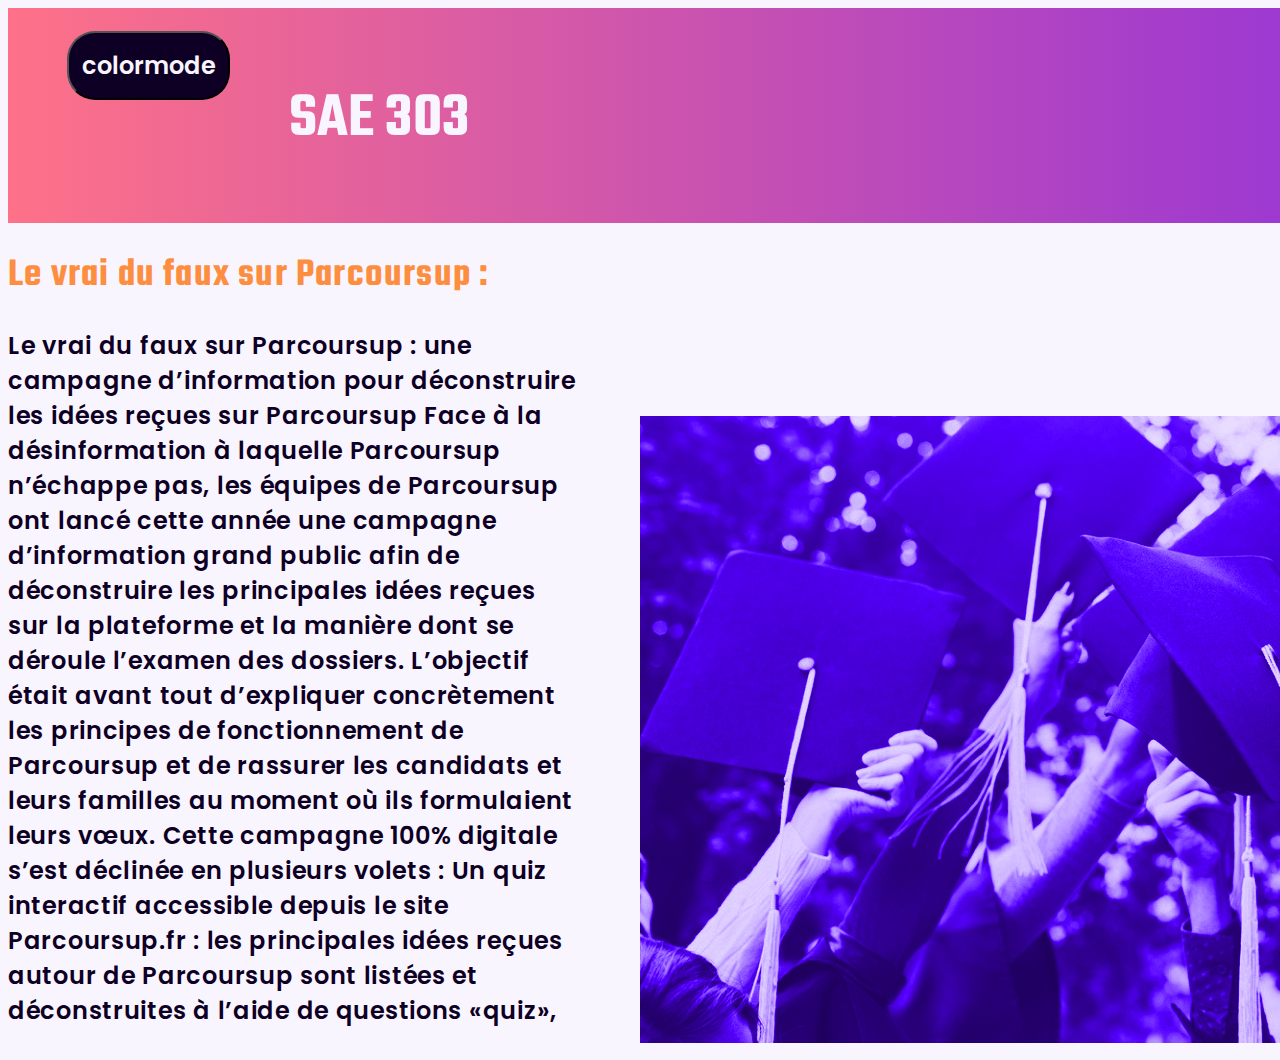
==== index.html @ a9405d70 "push" ====
<!DOCTYPE html>
<html lang="en">
  <head>
    <meta charset="UTF-8" />
    <meta name="viewport" content="width=device-width, initial-scale=1.0" />
    <link rel="stylesheet" href="style.css" />
    <title>SAE_303</title>
  </head>
  <body>
    <header>
      <button id="mode">colormode</button>
      <h1>SAE 303</h1>
      <div id="menu"></div>
    </header>
    <h2>Le vrai du faux sur Parcoursup :</h2>
    <container class="section_1">
      <p>
        Le vrai du faux sur Parcoursup : une campagne d’information pour
        déconstruire les idées reçues sur Parcoursup Face à la désinformation à
        laquelle Parcoursup n’échappe pas, les équipes de Parcoursup ont lancé
        cette année une campagne d’information grand public afin de déconstruire
        les principales idées reçues sur la plateforme et la manière dont se
        déroule l’examen des dossiers. L’objectif était avant tout d’expliquer
        concrètement les principes de fonctionnement de Parcoursup et de
        rassurer les candidats et leurs familles au moment où ils formulaient
        leurs vœux. Cette campagne 100% digitale s’est déclinée en plusieurs
        volets : Un quiz interactif accessible depuis le site Parcoursup.fr :
        les principales idées reçues autour de Parcoursup sont listées et
        déconstruites à l’aide de questions «quiz»,
      </p>
      <div class="round">
        <img class="img1" src="./img/ecole-esp.jpg" alt="jsp" />
      </div>
    </container>

    <script src="script.js"></script>
  </body>
</html>
---- style.css ----
@import url("https://fonts.googleapis.com/css2?family=Josefin+Sans&family=Karla:wght@800&family=Poppins:ital,wght@0,100;0,200;0,300;0,400;0,500;0,600;0,700;0,800;0,900;1,100;1,200;1,300;1,400;1,500;1,600;1,700;1,800;1,900&family=Raleway:wght@600&display=swap");
@import url("https://fonts.googleapis.com/css2?family=Teko:wght@300;400;500;600;700&display=swap");

:root {
  --text: #0e0024;
  --background: #f9f5ff;
  --primary: #6317fd;
  --secondary: #fe7188;
  --accent: #fd8e3f;
  --gradient_h: linear-gradient(270deg, #6317fd 0%, #fe7188 100%);

  --text_n: #e9dbff;
  --background_n: #04000a;
  --primary_n: #4f02e8;
  --secondary_n: #8e0118;
  --accent_n: #c05102;
}

html {
  scroll-behavior: smooth;
  font-family: "Poppins Sans", sans-serif;
  background-color: var(--background);
}

header {
  display: flex;
  width: 1920px;
  padding: 23px 59px;
  flex-direction: row;
  align-items: flex-start;
  gap: 10px;
  background-image: var(--gradient_h);
}

header h1 {
  width: 278px;
  height: 83px;
  color: var(--background);
  text-align: center;
  font-family: "Teko", sans-serif;
  font-size: 64px;
  font-style: normal;
  font-weight: 600;
  line-height: normal;
}

header button {
  display: flex;
  padding: 15px 13px;
  justify-content: center;
  align-items: center;
  gap: 10px;
  border-radius: 28px;
  background: var(--text);
  color: var(--background);

  text-align: center;
  font-family: Poppins;
  font-size: 24px;
  font-style: normal;
  font-weight: 600;
  line-height: normal;
}

.section_1 {
  display: inline-flex;
  align-items: flex-end;
  gap: 5%;
  color: var(--text);
  font-family: Poppins;
  font-size: 24px;
  font-style: normal;
  font-weight: 600;
  line-height: normal;
  letter-spacing: 0.72px;
  width: 100%;
  margin: 0;
}

h2 {
  color: #fd8e3f;
  font-family: Teko;
  font-size: 40px;
  font-style: normal;
  font-weight: 600;
  line-height: normal;
  letter-spacing: 1.2px;
  margin: 0;
  margin-top: 24px;
}

.img_1 {
  width: fit-content;
}

.round {
  width: 50%;
  height: 100%;
  border-radius: 74px;
}
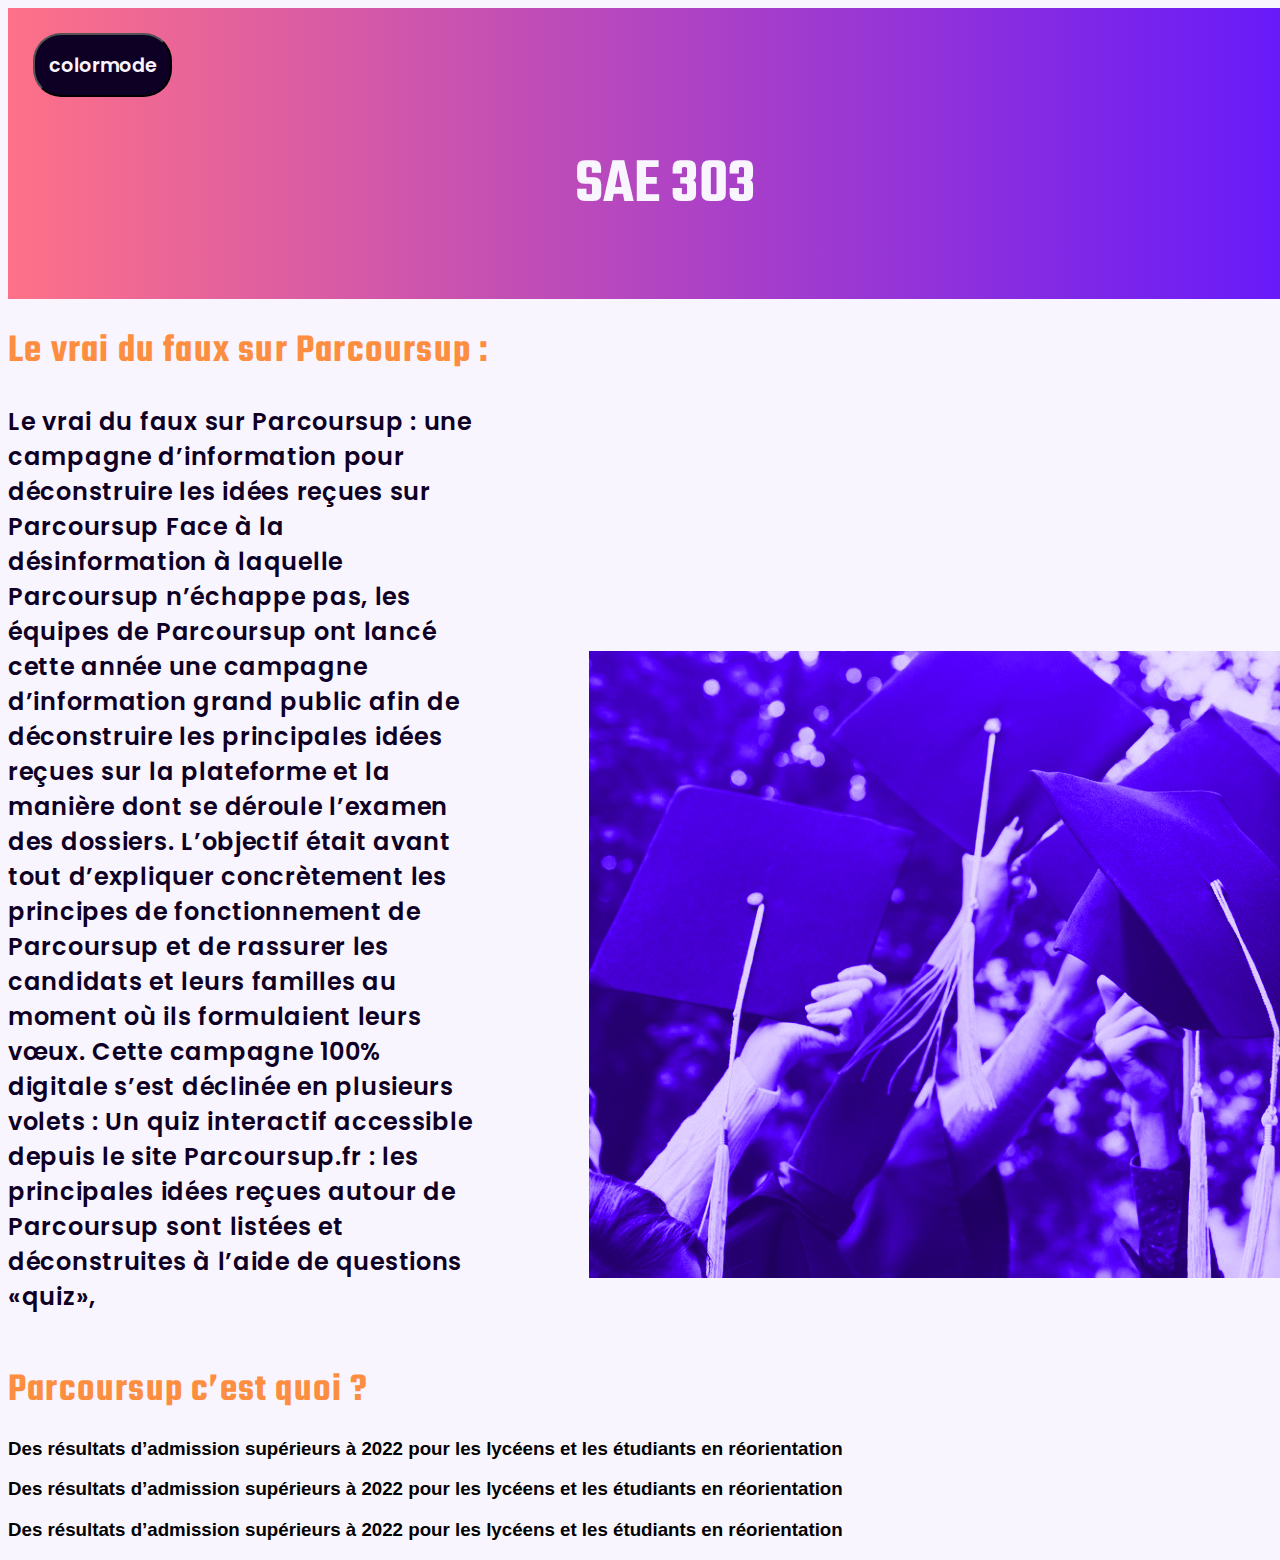
==== commit d2a2a574: "debutpage" ====
--- a/index.html
+++ b/index.html
@@ -33,6 +33,31 @@
       </div>
     </container>
 
+    <container class="section_2">
+      <h2>Parcoursup c’est quoi ?</h2>
+      <div class="pres">
+        <ellipse class="ellipse"></ellipse>
+        <h3>
+          Des résultats d’admission supérieurs à 2022 pour les lycéens et les
+          étudiants en réorientation
+        </h3>
+      </div>
+      <div class="pres">
+        <ellipse class="ellipse"></ellipse>
+        <h3>
+          Des résultats d’admission supérieurs à 2022 pour les lycéens et les
+          étudiants en réorientation
+        </h3>
+      </div>
+      <div class="pres">
+        <ellipse class="ellipse"></ellipse>
+        <h3>
+          Des résultats d’admission supérieurs à 2022 pour les lycéens et les
+          étudiants en réorientation
+        </h3>
+      </div>
+    </container>
+
     <script src="script.js"></script>
   </body>
 </html>
--- a/style.css
+++ b/style.css
@@ -8,6 +8,7 @@
   --secondary: #fe7188;
   --accent: #fd8e3f;
   --gradient_h: linear-gradient(270deg, #6317fd 0%, #fe7188 100%);
+  --gradient_v: linear-gradient(180deg, #fe7188 0%, #6317fd 100%);
 
   --text_n: #e9dbff;
   --background_n: #04000a;
@@ -23,22 +24,22 @@
 }
 
 header {
-  display: flex;
-  width: 1920px;
-  padding: 23px 59px;
+  display: inline-flexbox;
+  position: relative;
+  width: 100%;
+  padding: 2% 2%;
   flex-direction: row;
   align-items: flex-start;
-  gap: 10px;
   background-image: var(--gradient_h);
 }
 
 header h1 {
-  width: 278px;
-  height: 83px;
+  width: 100%;
+  height: 100%;
   color: var(--background);
   text-align: center;
   font-family: "Teko", sans-serif;
-  font-size: 64px;
+  font-size: 4em;
   font-style: normal;
   font-weight: 600;
   line-height: normal;
@@ -46,17 +47,16 @@
 
 header button {
   display: flex;
-  padding: 15px 13px;
+  padding: 0.8em 0.7em;
   justify-content: center;
   align-items: center;
-  gap: 10px;
   border-radius: 28px;
   background: var(--text);
   color: var(--background);
 
   text-align: center;
   font-family: Poppins;
-  font-size: 24px;
+  font-size: 1.2em;
   font-style: normal;
   font-weight: 600;
   line-height: normal;
@@ -90,11 +90,21 @@
 }
 
 .img_1 {
-  width: fit-content;
+  width: 100%;
+  height: 100%;
+  object-fit: cover;
 }
 
 .round {
   width: 50%;
   height: 100%;
   border-radius: 74px;
+  margin: 4%;
 }
+
+.section_2 {
+  width: 1982px;
+  height: 778px;
+  flex-shrink: 0;
+  background-image: var(--gradient_v);
+}
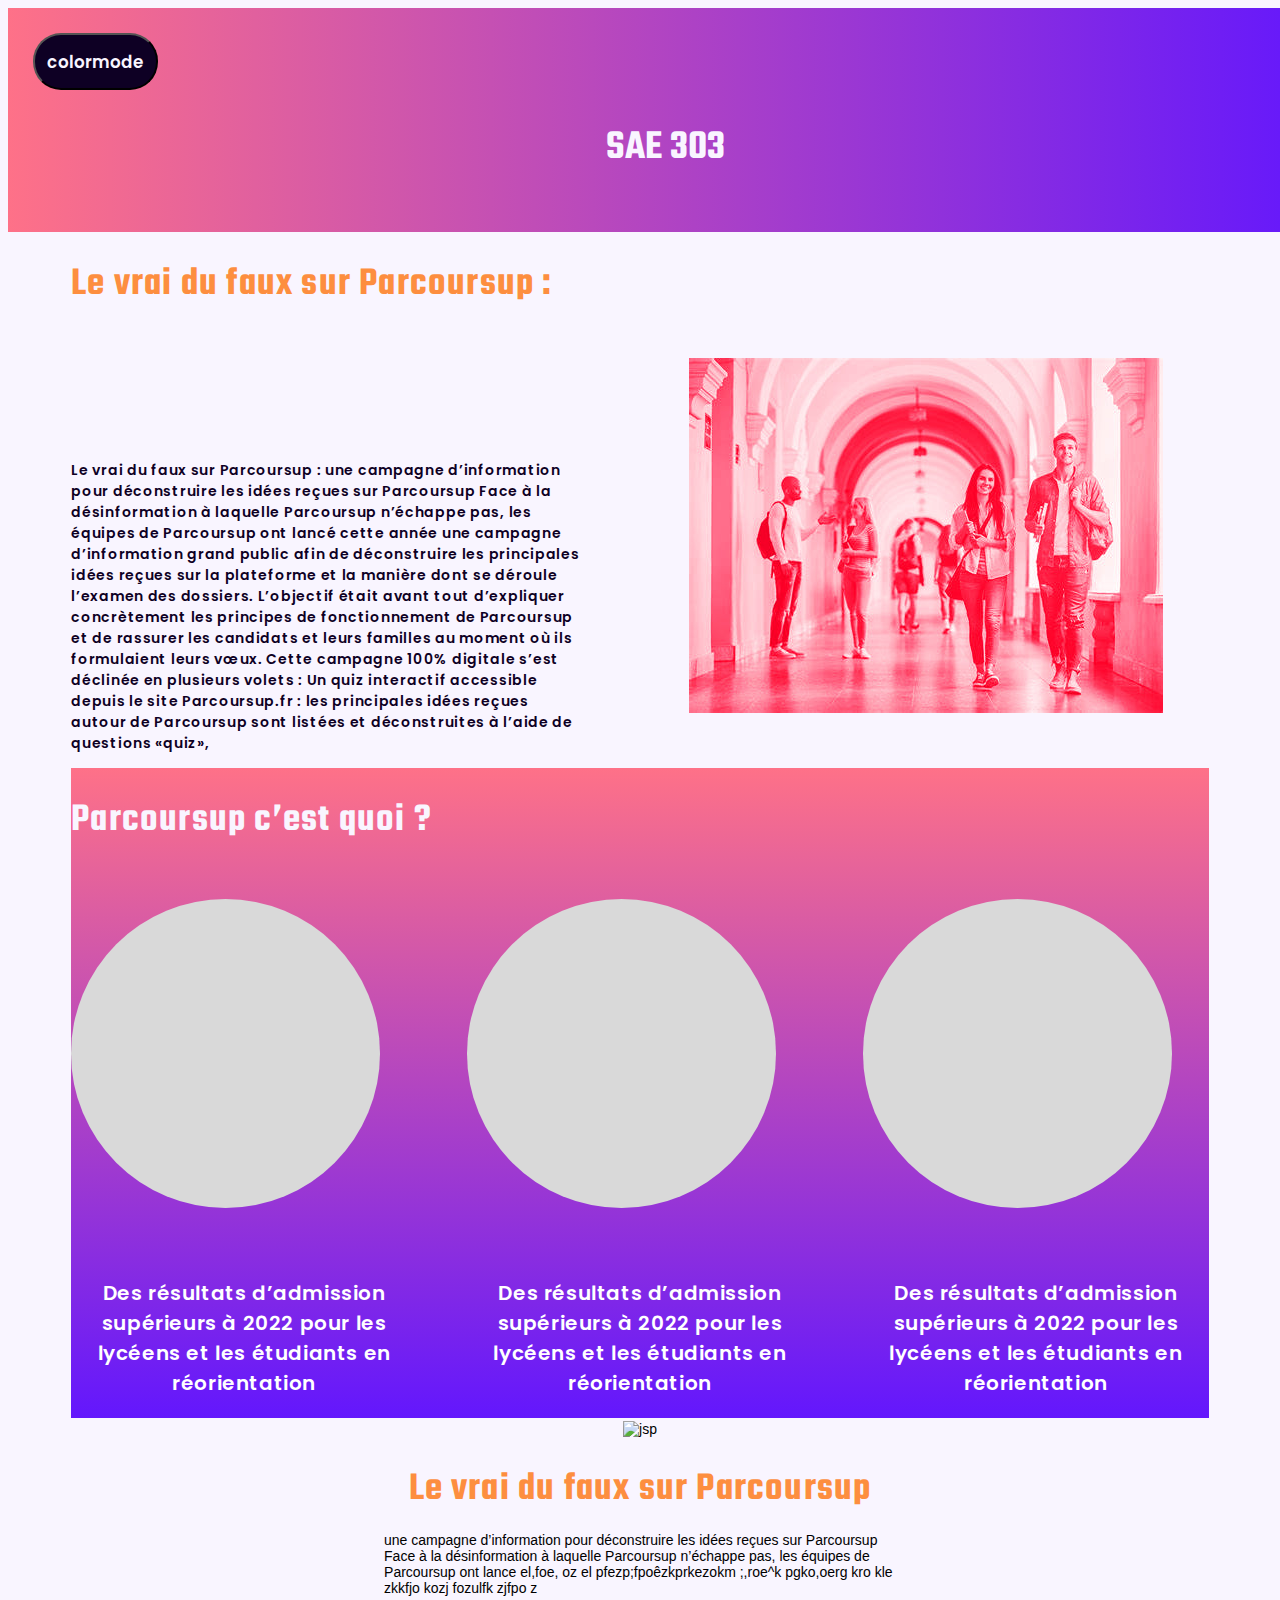
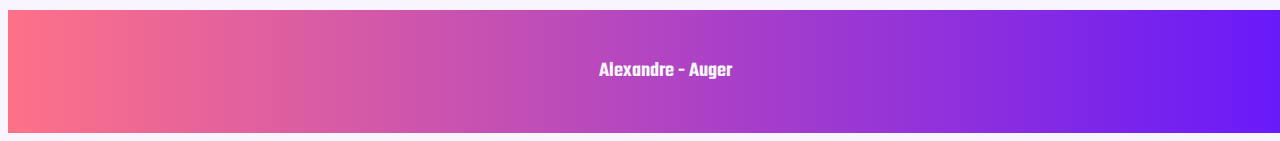
==== commit fe0a60c3: "debutresponsive" ====
--- a/index.html
+++ b/index.html
@@ -12,51 +12,72 @@
       <h1>SAE 303</h1>
       <div id="menu"></div>
     </header>
-    <h2>Le vrai du faux sur Parcoursup :</h2>
-    <container class="section_1">
-      <p>
-        Le vrai du faux sur Parcoursup : une campagne d’information pour
-        déconstruire les idées reçues sur Parcoursup Face à la désinformation à
-        laquelle Parcoursup n’échappe pas, les équipes de Parcoursup ont lancé
-        cette année une campagne d’information grand public afin de déconstruire
-        les principales idées reçues sur la plateforme et la manière dont se
-        déroule l’examen des dossiers. L’objectif était avant tout d’expliquer
-        concrètement les principes de fonctionnement de Parcoursup et de
-        rassurer les candidats et leurs familles au moment où ils formulaient
-        leurs vœux. Cette campagne 100% digitale s’est déclinée en plusieurs
-        volets : Un quiz interactif accessible depuis le site Parcoursup.fr :
-        les principales idées reçues autour de Parcoursup sont listées et
-        déconstruites à l’aide de questions «quiz»,
-      </p>
-      <div class="round">
-        <img class="img1" src="./img/ecole-esp.jpg" alt="jsp" />
-      </div>
-    </container>
+    <div id="wrapper">
+      <h2>Le vrai du faux sur Parcoursup :</h2>
+      <container class="section_1">
+        <p>
+          Le vrai du faux sur Parcoursup : une campagne d’information pour
+          déconstruire les idées reçues sur Parcoursup Face à la désinformation
+          à laquelle Parcoursup n’échappe pas, les équipes de Parcoursup ont
+          lancé cette année une campagne d’information grand public afin de
+          déconstruire les principales idées reçues sur la plateforme et la
+          manière dont se déroule l’examen des dossiers. L’objectif était avant
+          tout d’expliquer concrètement les principes de fonctionnement de
+          Parcoursup et de rassurer les candidats et leurs familles au moment où
+          ils formulaient leurs vœux. Cette campagne 100% digitale s’est
+          déclinée en plusieurs volets : Un quiz interactif accessible depuis le
+          site Parcoursup.fr : les principales idées reçues autour de Parcoursup
+          sont listées et déconstruites à l’aide de questions «quiz»,
+        </p>
+        <div class="round">
+          <img class="img1" src="./img/OIP.jpg" alt="jsp" />
+        </div>
+      </container>
 
-    <container class="section_2">
-      <h2>Parcoursup c’est quoi ?</h2>
-      <div class="pres">
-        <ellipse class="ellipse"></ellipse>
-        <h3>
-          Des résultats d’admission supérieurs à 2022 pour les lycéens et les
-          étudiants en réorientation
-        </h3>
-      </div>
-      <div class="pres">
-        <ellipse class="ellipse"></ellipse>
-        <h3>
-          Des résultats d’admission supérieurs à 2022 pour les lycéens et les
-          étudiants en réorientation
-        </h3>
-      </div>
-      <div class="pres">
-        <ellipse class="ellipse"></ellipse>
-        <h3>
-          Des résultats d’admission supérieurs à 2022 pour les lycéens et les
-          étudiants en réorientation
-        </h3>
-      </div>
-    </container>
+      <container class="section_2">
+        <h2>Parcoursup c’est quoi ?</h2>
+        <div class="row">
+          <div class="pres">
+            <div class="ellipse"></div>
+            <h3>
+              Des résultats d’admission supérieurs à 2022 pour les lycéens et
+              les étudiants en réorientation
+            </h3>
+          </div>
+          <div class="pres">
+            <div class="ellipse"></div>
+            <h3>
+              Des résultats d’admission supérieurs à 2022 pour les lycéens et
+              les étudiants en réorientation
+            </h3>
+          </div>
+          <div class="pres">
+            <div class="ellipse"></div>
+            <h3>
+              Des résultats d’admission supérieurs à 2022 pour les lycéens et
+              les étudiants en réorientation
+            </h3>
+          </div>
+        </div>
+      </container>
+
+      <container class="section_3">
+        <div class=".round_2">
+          <img src="/sae_303/img/ecole-esp.jpg" alt="jsp" />
+        </div>
+        <h2>Le vrai du faux sur Parcoursup</h2>
+        <p>
+          une campagne d’information pour déconstruire les idées reçues sur
+          Parcoursup Face à la désinformation à laquelle Parcoursup n’échappe
+          pas, les équipes de Parcoursup ont lance el,foe, oz el
+          pfezp;fpoêzkprkezokm ;,roe^k pgko,oerg kro kle zkkfjo kozj fozulfk
+          zjfpo z
+        </p>
+      </container>
+    </div>
+    <footer class="foot">
+      <h3>Alexandre - Auger</h3>
+    </footer>
 
     <script src="script.js"></script>
   </body>
--- a/style.css
+++ b/style.css
@@ -1,6 +1,61 @@
 @import url("https://fonts.googleapis.com/css2?family=Josefin+Sans&family=Karla:wght@800&family=Poppins:ital,wght@0,100;0,200;0,300;0,400;0,500;0,600;0,700;0,800;0,900;1,100;1,200;1,300;1,400;1,500;1,600;1,700;1,800;1,900&family=Raleway:wght@600&display=swap");
 @import url("https://fonts.googleapis.com/css2?family=Teko:wght@300;400;500;600;700&display=swap");
 
+#wrapper {
+  width: 95%;
+  margin: 0 auto;
+}
+
+#header {
+  width: 100%;
+}
+
+#content {
+  width: 100%;
+}
+
+#sidebar {
+  width: 100%;
+}
+
+#footer {
+  width: 100%;
+}
+
+@media (min-width: 576px) {
+}
+
+@media (min-width: 768px) {
+  #wrapper {
+    width: 90%;
+    margin: 0 auto;
+  }
+
+  #content {
+    width: 70%;
+    float: left;
+  }
+
+  #sidebar {
+    width: 30%;
+    float: right;
+  }
+}
+@media (min-width: 992px) {
+  body,
+  p,
+  a,
+  h4 {
+    font-size: 14px;
+  }
+}
+
+@media (min-width: 1200px) {
+  #wrapper {
+    width: 90%;
+    margin: 0 auto;
+  }
+}
 :root {
   --text: #0e0024;
   --background: #f9f5ff;
@@ -23,8 +78,8 @@
   background-color: var(--background);
 }
 
-header {
-  display: inline-flexbox;
+footer {
+  display: inline-flex;
   position: relative;
   width: 100%;
   padding: 2% 2%;
@@ -33,13 +88,35 @@
   background-image: var(--gradient_h);
 }
 
+footer h3 {
+  width: 100%;
+  height: 80%;
+  color: var(--background);
+  text-align: center;
+  font-family: "Teko", sans-serif;
+  font-size: 1.5em;
+  font-style: normal;
+  font-weight: 600;
+  line-height: normal;
+}
+
+header {
+  display: inline-flexbox;
+  position: relative;
+  width: 100%;
+  padding: 2% 2%;
+  flex-direction: row;
+  align-items: space-between;
+  background-image: var(--gradient_h);
+}
+
 header h1 {
   width: 100%;
   height: 100%;
   color: var(--background);
   text-align: center;
   font-family: "Teko", sans-serif;
-  font-size: 4em;
+  font-size: 3em;
   font-style: normal;
   font-weight: 600;
   line-height: normal;
@@ -92,7 +169,7 @@
 .img_1 {
   width: 100%;
   height: 100%;
-  object-fit: cover;
+  object-fit: fill;
 }
 
 .round {
@@ -103,8 +180,86 @@
 }
 
 .section_2 {
-  width: 1982px;
-  height: 778px;
-  flex-shrink: 0;
+  width: 100%;
+  height: 100%;
   background-image: var(--gradient_v);
-}
+  display: inline-flex;
+  flex-direction: column;
+  align-items: space-between;
+  gap: 50px;
+}
+
+.section_2 h2 {
+  color: var(--background);
+  font-family: Teko;
+  font-size: 40px;
+  font-style: normal;
+  font-weight: 600;
+  line-height: normal;
+  letter-spacing: 1.2px;
+  margin: 0;
+  margin-top: 24px;
+}
+
+.section_2 h3 {
+  color: #fff;
+  text-align: center;
+  font-family: Poppins;
+  font-size: 20px;
+  font-style: normal;
+  font-weight: 600;
+  line-height: normal;
+  letter-spacing: 0.6px;
+}
+
+.ellipse {
+  width: 309px;
+  height: 309px;
+  border-radius: 309px;
+  background: #d9d9d9;
+}
+
+.pres {
+  width: 100%;
+  height: 100%;
+  display: inline-flex;
+  flex-direction: column;
+  align-items: flex-start;
+  gap: 50px;
+}
+
+.row {
+  width: 100%;
+  height: 100%;
+  display: inline-flex;
+  flex-direction: row;
+  align-items: flex-start;
+  gap: 50px;
+}
+
+.section_3 {
+  width: 100%;
+  height: 100%;
+  display: inline-flex;
+  flex-direction: column;
+  align-items: center;
+}
+
+.section_3 p {
+  width: 45%;
+}
+
+/*.round_2 {
+  width: 100%;
+  height: 100%;
+  border-radius: 74px;
+  margin-top: 4%;
+}*/
+
+.section_3 img {
+  width: 80%;
+  height: 100%;
+  object-fit: fill;
+  margin-top: 10%;
+  align-items: center;
+}
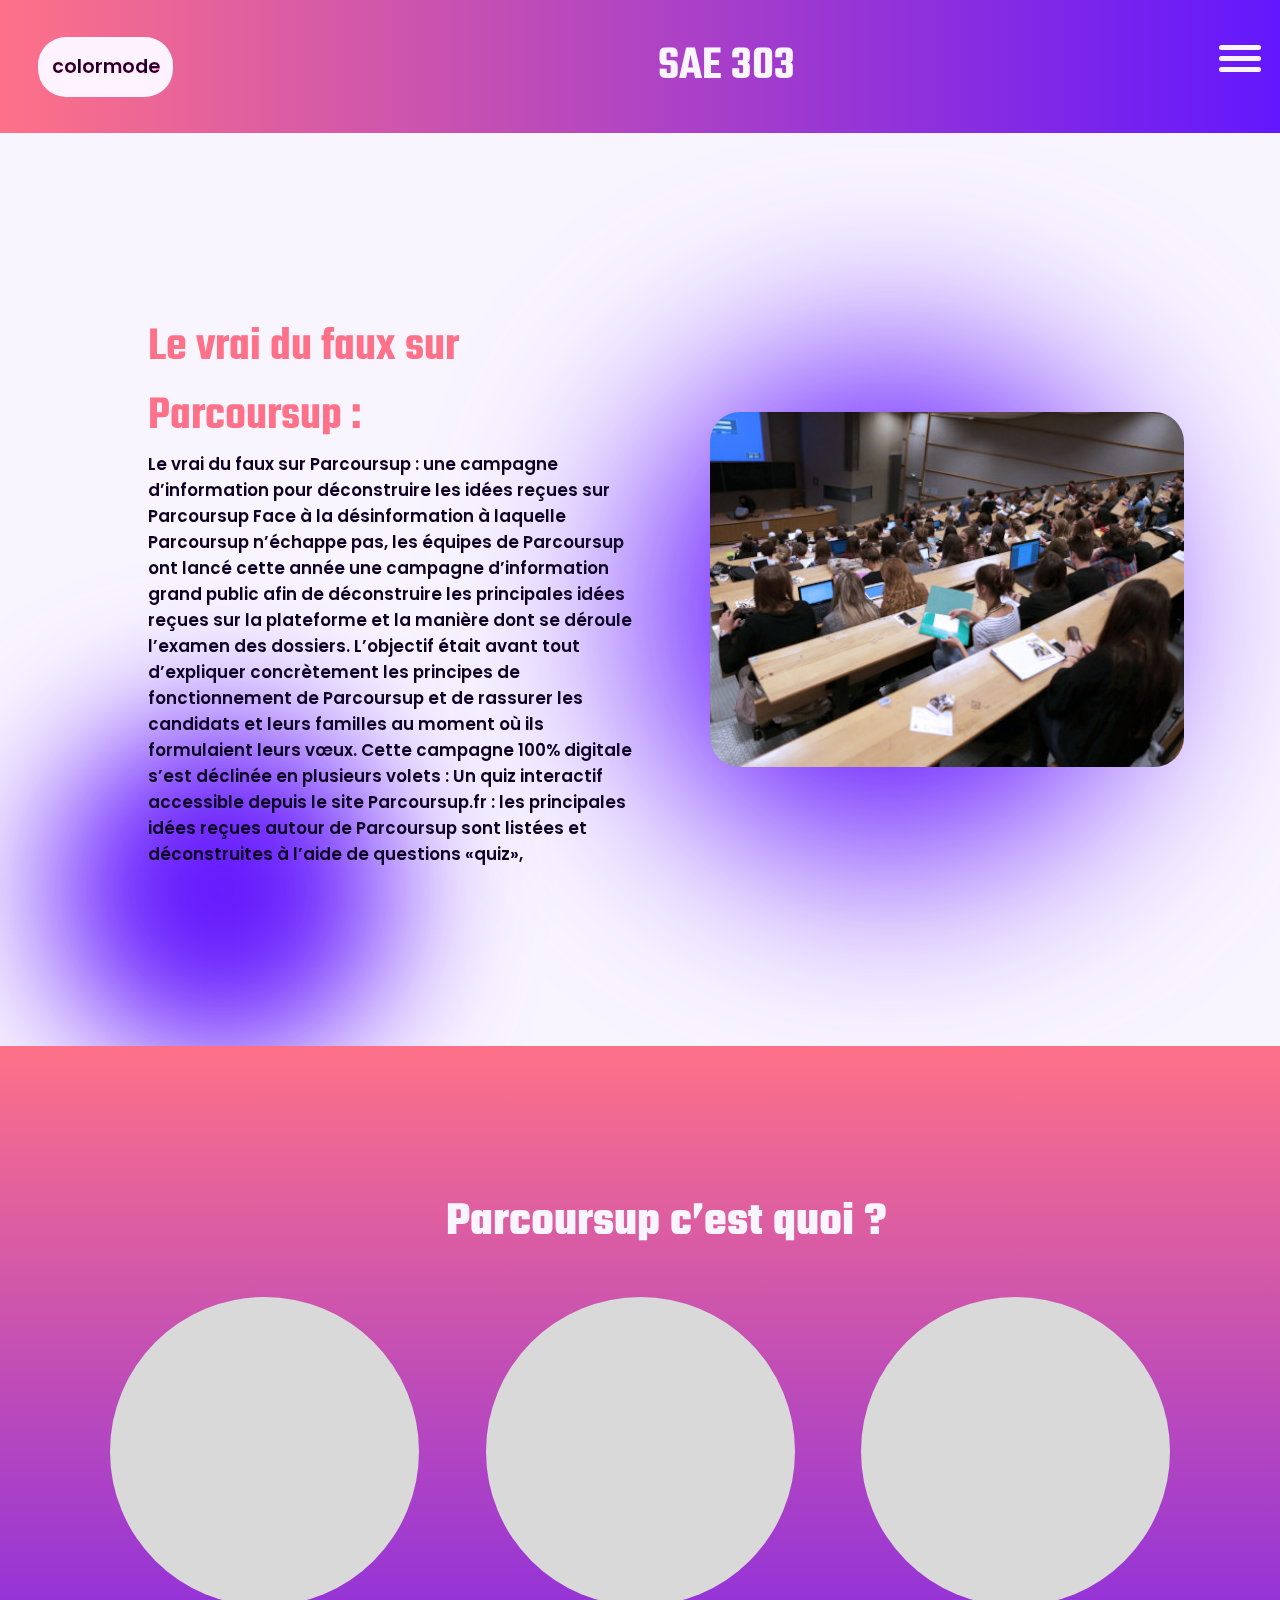
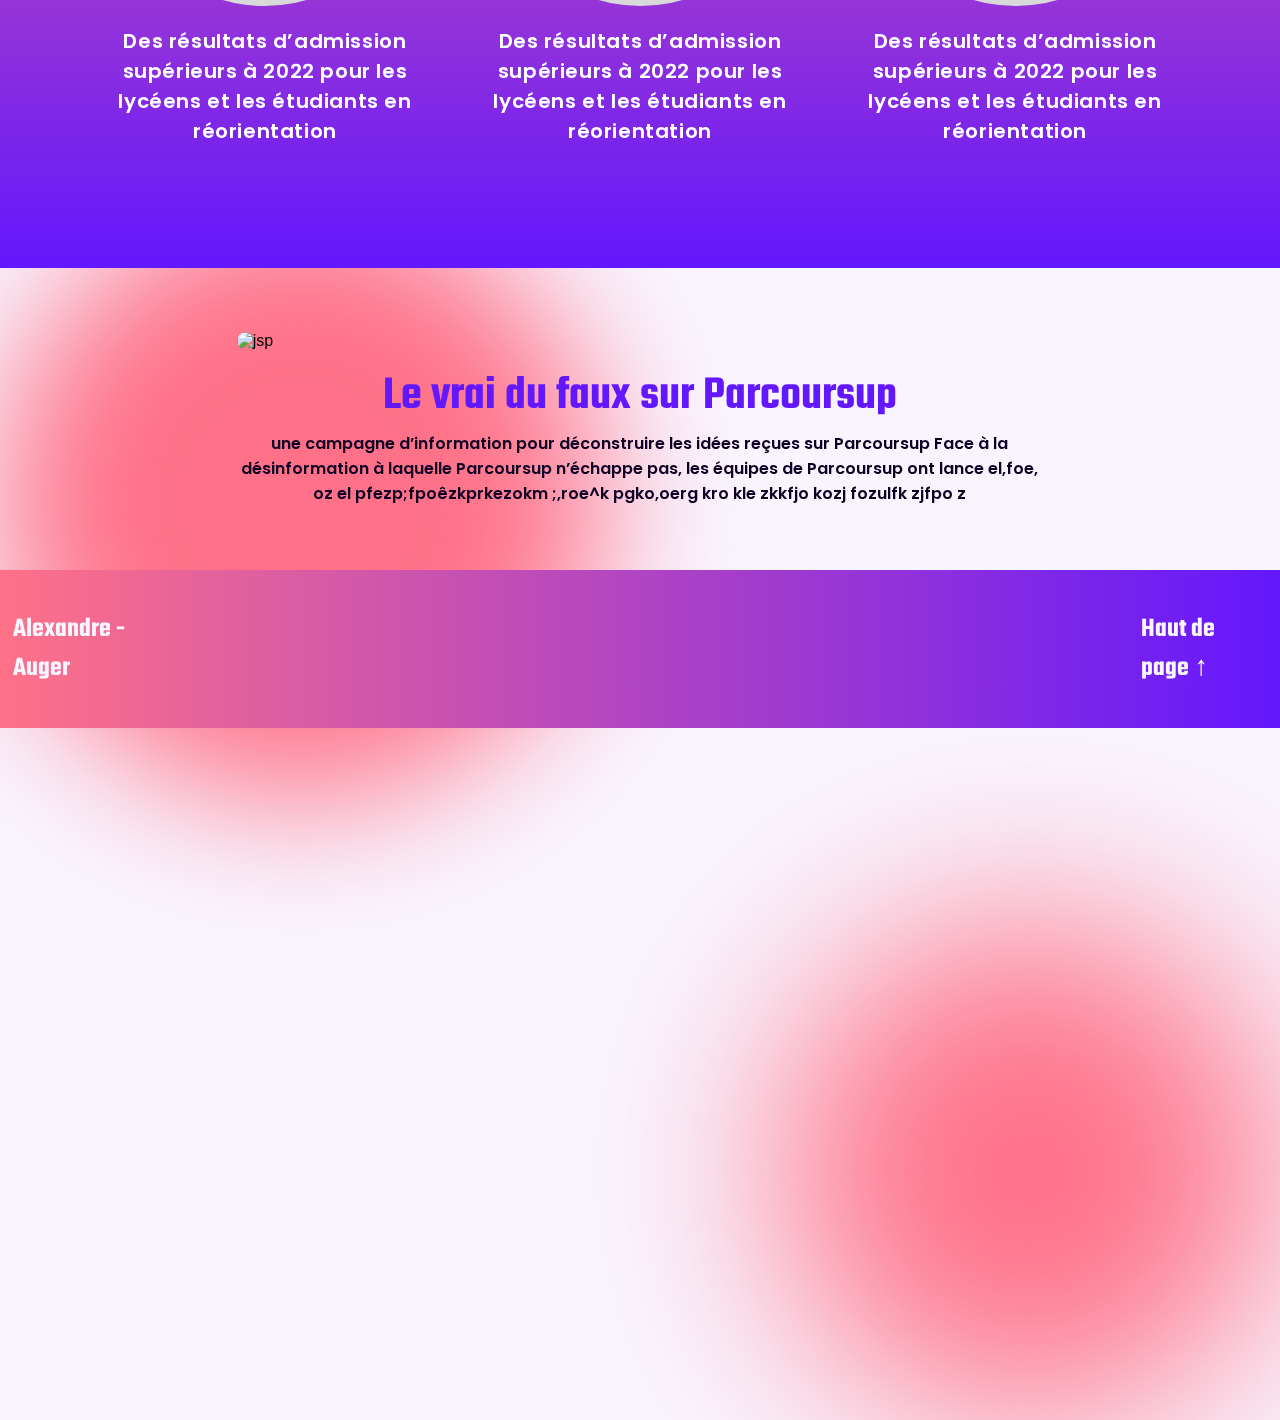
==== commit 4aed00c5: "static" ====
--- a/index.html
+++ b/index.html
@@ -1,84 +1,134 @@
 <!DOCTYPE html>
 <html lang="en">
-  <head>
+<head>
     <meta charset="UTF-8" />
-    <meta name="viewport" content="width=device-width, initial-scale=1.0" />
-    <link rel="stylesheet" href="style.css" />
+    <meta name="viewport" content="width=device-width, initial-scale=1" />
+    <link rel="stylesheet" href="./css/style.css" />
+    <link rel="shortcut icon" href="img/favicon.ico" type="icon">
     <title>SAE_303</title>
-  </head>
-  <body>
-    <header>
-      <button id="mode">colormode</button>
-      <h1>SAE 303</h1>
-      <div id="menu"></div>
-    </header>
-    <div id="wrapper">
-      <h2>Le vrai du faux sur Parcoursup :</h2>
-      <container class="section_1">
-        <p>
-          Le vrai du faux sur Parcoursup : une campagne d’information pour
-          déconstruire les idées reçues sur Parcoursup Face à la désinformation
-          à laquelle Parcoursup n’échappe pas, les équipes de Parcoursup ont
-          lancé cette année une campagne d’information grand public afin de
-          déconstruire les principales idées reçues sur la plateforme et la
-          manière dont se déroule l’examen des dossiers. L’objectif était avant
-          tout d’expliquer concrètement les principes de fonctionnement de
-          Parcoursup et de rassurer les candidats et leurs familles au moment où
-          ils formulaient leurs vœux. Cette campagne 100% digitale s’est
-          déclinée en plusieurs volets : Un quiz interactif accessible depuis le
-          site Parcoursup.fr : les principales idées reçues autour de Parcoursup
-          sont listées et déconstruites à l’aide de questions «quiz»,
-        </p>
-        <div class="round">
-          <img class="img1" src="./img/OIP.jpg" alt="jsp" />
+    <style>
+        body {
+            visibility: hidden;
+            opacity: 0;
+        }
+    </style>
+</head>
+    <body>
+        
+<!--header-->
+
+<header>
+    <div id="head">
+        <button id="mode">colormode</button>
+        <h1>SAE 303</h1>
+        <div class="button_container" id="toggle">
+            <span class="top"></span>
+            <span class="middle"></span>
+            <span class="bottom"></span>
         </div>
-      </container>
 
-      <container class="section_2">
-        <h2>Parcoursup c’est quoi ?</h2>
-        <div class="row">
-          <div class="pres">
-            <div class="ellipse"></div>
-            <h3>
-              Des résultats d’admission supérieurs à 2022 pour les lycéens et
-              les étudiants en réorientation
-            </h3>
-          </div>
-          <div class="pres">
-            <div class="ellipse"></div>
-            <h3>
-              Des résultats d’admission supérieurs à 2022 pour les lycéens et
-              les étudiants en réorientation
-            </h3>
-          </div>
-          <div class="pres">
-            <div class="ellipse"></div>
-            <h3>
-              Des résultats d’admission supérieurs à 2022 pour les lycéens et
-              les étudiants en réorientation
-            </h3>
-          </div>
+        <div class="overlay" id="overlay">
+            <nav class="overlay-menu">
+                <ul>
+                    <li><a href="#">Home</a></li>
+                    <li><a href="#">About</a></li>
+                    <li><a href="#">Work</a></li>
+                    <li><a href="#">Contact</a></li>
+                </ul>
+            </nav>
         </div>
-      </container>
+    </div>
+</header>
 
-      <container class="section_3">
-        <div class=".round_2">
-          <img src="/sae_303/img/ecole-esp.jpg" alt="jsp" />
+<!--première partie-->
+
+<div class="container">
+        <div class="section_1">
+            <h2>Le vrai du faux sur Parcoursup :</h2>
+            <p>
+                Le vrai du faux sur Parcoursup : une campagne d’information pour
+                déconstruire les idées reçues sur Parcoursup Face à la désinformation
+                à laquelle Parcoursup n’échappe pas, les équipes de Parcoursup ont
+                lancé cette année une campagne d’information grand public afin de
+                déconstruire les principales idées reçues sur la plateforme et la
+                manière dont se déroule l’examen des dossiers. L’objectif était avant
+                tout d’expliquer concrètement les principes de fonctionnement de
+                Parcoursup et de rassurer les candidats et leurs familles au moment où
+                ils formulaient leurs vœux. Cette campagne 100% digitale s’est
+                déclinée en plusieurs volets : Un quiz interactif accessible depuis le
+                site Parcoursup.fr : les principales idées reçues autour de Parcoursup
+                sont listées et déconstruites à l’aide de questions «quiz»,
+            </p> 
         </div>
-        <h2>Le vrai du faux sur Parcoursup</h2>
-        <p>
-          une campagne d’information pour déconstruire les idées reçues sur
-          Parcoursup Face à la désinformation à laquelle Parcoursup n’échappe
-          pas, les équipes de Parcoursup ont lance el,foe, oz el
-          pfezp;fpoêzkprkezokm ;,roe^k pgko,oerg kro kle zkkfjo kozj fozulfk
-          zjfpo z
-        </p>
-      </container>
+        <img class="img1" src="./img/OIP.jpg" alt="jsp" />
+</div>
+
+<!--deuxième partie-->
+
+<div class="blurball1"></div>
+<div class="blurball2"></div>
+
+    <div class="section_2">
+        <div class="title">
+            <h2>Parcoursup c’est quoi ?</h2>
+        </div>
+            <div class="row">
+                <div class="pres">
+                    <div class="ellipse">
+                    </div>
+                        <h3>
+                            Des résultats d’admission supérieurs à 2022 pour les lycéens et
+                            les étudiants en réorientation
+                        </h3>
+                </div>
+
+                <div class="pres">
+                    <div class="ellipse">
+                    </div>
+                        <h3>
+                            Des résultats d’admission supérieurs à 2022 pour les lycéens et
+                            les étudiants en réorientation
+                        </h3>
+                </div>
+
+                <div class="pres">
+                    <div class="ellipse">
+                    </div>
+                        <h3>
+                            Des résultats d’admission supérieurs à 2022 pour les lycéens et
+                            les étudiants en réorientation
+                        </h3>
+                </div>
+            </div>
     </div>
-    <footer class="foot">
-      <h3>Alexandre - Auger</h3>
-    </footer>
 
-    <script src="script.js"></script>
-  </body>
+
+
+<!--troisième partie-->
+
+<div class="blurball3"></div>
+<div class="blurball4"></div>
+
+<div class="section_3">
+
+            <img src="/sae_303/img/ecole-esp.jpg" alt="jsp"/>
+
+            <h2>Le vrai du faux sur Parcoursup</h2>
+            <p>
+                une campagne d’information pour déconstruire les idées reçues sur
+                Parcoursup Face à la désinformation à laquelle Parcoursup n’échappe
+                pas, les équipes de Parcoursup ont lance el,foe, oz el
+                pfezp;fpoêzkprkezokm ;,roe^k pgko,oerg kro kle zkkfjo kozj fozulfk
+                zjfpo z
+            </p>
+</div>
+
+
+<footer>
+    <h3>Alexandre - Auger</h3>
+    <a href="#"><h3>Haut de page ↑</h3></a>
+</footer>
+
+        <script src="./js/script.js"></script>
+    </body>
 </html>
--- a/css/style.css
+++ b/css/style.css
@@ -0,0 +1,473 @@
+/*import et root+html*/
+
+@import url("https://fonts.googleapis.com/css2?family=Josefin+Sans&family=Karla:wght@800&family=Poppins:ital,wght@0,100;0,200;0,300;0,400;0,500;0,600;0,700;0,800;0,900;1,100;1,200;1,300;1,400;1,500;1,600;1,700;1,800;1,900&family=Raleway:wght@600&display=swap");
+@import url("https://fonts.googleapis.com/css2?family=Teko:wght@300;400;500;600;700&display=swap");
+
+@keyframes moveInLeft {
+  0% {
+    opacity: 0;
+    transform: translateX(-100px);
+  }
+  80% {
+    transform: translateX(10px);
+  }
+  100% {
+    opacity: 1;
+    transform: translate(0);
+  }
+}
+
+:root {
+  --text: #0e0024;
+  --background: #f9f5ff;
+  --primary: #6317fd;
+  --secondary: #fe7188;
+  --accent: #fd8e3f;
+  --gradient_h: linear-gradient(270deg, #6317fd 0%, #fe7188 100%);
+  --gradient_v: linear-gradient(180deg, #fe7188 0%, #6317fd 100%);
+}
+
+:root[data-theme="dark"]{
+  --text: #ffe3e1;
+  --background: #1e0100;
+  --primary: #fd6868;
+  --secondary: #a77f02;
+  --accent: #edfd1d;
+  --gradient_h: linear-gradient(270deg, #edfd1d 0%, #fd6868 100%);
+  --gradient_v: linear-gradient(180deg, #fd6868 0%, #edfd1d 100%);
+}
+
+html {
+  scroll-behavior: smooth;
+  font-family: "Poppins Sans", sans-serif;
+  background-color: var(--background);
+}
+
+html, body {
+  margin: 0;
+  padding: 0;
+  width: 100%;
+  height: 100%;
+}
+
+/*header */
+
+
+header {
+  width: 100%;
+  background-image: var(--gradient_h);
+}
+
+#head{
+  display: flex;
+  flex-direction: row;
+  align-items: center;
+  justify-content: space-around;
+}
+
+header h1 {
+  width: 100%;
+  height: 100%;
+  color: var(--background);
+  text-align: center;
+  font-family: "Teko", sans-serif;
+  font-size: 3em;
+  font-style: normal;
+  font-weight: 600;
+  line-height: normal;
+}
+
+header button {
+  display: flex;
+  padding: 0.8em 0.7em;
+  justify-content: center;
+  align-items: center;
+  border-radius: 28px;
+  border: none;
+  background: var(--background);
+  color: var(--text);
+  margin-left: 2em;
+  mix-blend-mode:hard-light;
+
+  text-align: center;
+  font-family: Poppins;
+  font-size: 1.2em;
+  font-style: normal;
+  font-weight: 600;
+  line-height: normal;
+}
+
+header button:hover {
+  background: var(--text);
+  color: var(--background);
+  transition: ease-in-out 0.3s;
+}
+
+.button_container {
+  position: fixed;
+  top: 5%;
+  right: 2%;
+  height: 27px;
+  width: 35px;
+  cursor: pointer;
+  z-index: 100;
+  transition: opacity .25s ease;
+}
+.button_container:hover {
+  opacity: .7;
+}
+.button_container.active .top {
+  transform: translateY(11px) translateX(0) rotate(45deg);
+  background: var(--text);
+}
+.button_container.active .middle {
+  opacity: 0;
+  background: var(--text);
+}
+.button_container.active .bottom {
+  transform: translateY(-11px) translateX(0) rotate(-45deg);
+  background: var(--text);
+}
+.button_container span {
+  background: var(--background);
+  border: none;
+  height: 5px;
+  width: 120%;
+  border-radius: 10px;
+  position: absolute;
+  top: 0;
+  left: 0;
+  transition: all .35s ease;
+  cursor: pointer;
+}
+.button_container span:nth-of-type(2) {
+  top: 11px;
+}
+.button_container span:nth-of-type(3) {
+  top: 22px;
+}
+
+.overlay {
+  position: fixed;
+  background: var(--background);
+  top: 0;
+  left: 0;
+  width: 100%;
+  height: 0%;
+  opacity: 0;
+  visibility: hidden;
+  transition: opacity .35s, visibility .35s, height .35s;
+  overflow: hidden;
+}
+.overlay.open {
+  opacity: .9;
+  visibility: visible;
+  height: 100%;
+}
+.overlay.open li {
+  animation: fadeInRight .5s ease forwards;
+  animation-delay: .35s;
+}
+.overlay.open li:nth-of-type(2) {
+  animation-delay: .4s;
+}
+.overlay.open li:nth-of-type(3) {
+  animation-delay: .45s;
+}
+.overlay.open li:nth-of-type(4) {
+  animation-delay: .50s;
+}
+.overlay nav {
+  position: relative;
+  height: 70%;
+  top: 50%;
+  transform: translateY(-50%);
+  font-size: 50px;
+  font-family: 'Poppins',sans-serif;
+  font-weight: 400;
+  text-align: center;
+}
+.overlay ul {
+  list-style: none;
+  padding: 0;
+  margin: 0 auto;
+  display: inline-block;
+  position: relative;
+  height: 100%;
+}
+.overlay ul li {
+  display: block;
+  height: 25%;
+  height: calc(100% / 4);
+  min-height: 50px;
+  position: relative;
+  opacity: 0;
+}
+.overlay ul li a {
+  display: block;
+  position: relative;
+  color: var(--text);
+  text-decoration: none;
+  overflow: hidden;
+}
+.overlay ul li a:hover:after, .overlay ul li a:focus:after, .overlay ul li a:active:after {
+  width: 100%; 
+}
+.overlay ul li a:after {
+  content: '';
+  position: absolute;
+  bottom: 0;
+  left: 50%;
+  width: 0%;
+  transform: translateX(-50%);
+  height: 3px;
+  background: var(--background);
+  transition: .35s;
+}
+
+@keyframes fadeInRight {
+  0% {
+    opacity: 0;
+    left: 20%;
+  }
+  100% {
+    opacity: 1;
+    left: 0;
+  }
+}
+
+/*première partie*/
+
+.container{
+  display: flex;
+  flex-direction: row;
+  align-items: center;
+  justify-content: space-around;
+  padding:5%;
+}
+
+.section_1 {
+  display:flex;
+  flex-direction: column;
+  color: var(--text);
+  font-family: Poppins;
+  font-size: 1.5em;
+  width: 100%;
+  margin: 10% 5% 10% 5%;
+}
+
+.section_1 h2 {
+  color: var(--secondary);
+  font-family: Teko;
+  font-size: 2em;
+  font-style: normal;
+  font-weight: 600;
+  line-height: normal;
+  letter-spacing: 2%;
+  margin: 0 0 0 5%;
+
+}
+
+.section_1 p {
+  color: var(--text);
+  font-family: poppins;
+  font-size: 0.7em;
+  font-style: normal;
+  font-weight: 600;
+  line-height: normal;
+  letter-spacing: 2%;
+  margin: 0 0 0 5%;
+}
+
+
+.img1 {
+  width: 85%;
+  height: 85%;
+  border-radius: 30px;
+  margin-right: 2em;
+}
+
+/*deuxième partie*/
+
+.section_2 {
+  display: flex;
+  flex-direction: column;
+  align-items: center;
+  justify-content: space-around;
+  background-image: var(--gradient_v);
+  padding: 8%;
+  
+}
+
+.title {
+  color: var(--background);
+  font-family: Teko;
+  font-size: 2em;
+  font-style: normal;
+  font-weight: 600;
+  line-height: normal;
+  letter-spacing: 2%;
+  margin: 0 0 0 5%;
+}
+
+.pres {
+  display: flex;
+  flex-direction: column;
+  align-items: center;
+  justify-content: space-around;
+}
+
+.section_2 h3 {
+  color: #fff;
+  text-align: center;
+  font-family: Poppins;
+  font-size: 20px;
+  font-style: normal;
+  font-weight: 600;
+  line-height: normal;
+  letter-spacing: 0.6px;
+}
+
+.ellipse {
+  width: 309px;
+  height: 309px;
+  border-radius: 309px;
+  background: #d9d9d9;
+}
+
+
+.row {
+  width: 100%;
+  height: 100%;
+  display:flex;
+  flex-direction: row;
+  align-items: flex-start;
+  gap: 50px;
+}
+
+.section_3 {
+  display: flex;
+  flex-direction: column;
+  align-items: center;
+  justify-content: space-around;
+  padding:5%
+}
+
+.section_3 h2{
+  color: var(--primary);
+  font-family: Teko;
+  font-size: 3em;
+  font-style: normal;
+  font-weight: 600;
+  line-height: normal;
+  letter-spacing: 2%;
+  margin: 1% 0 0 0;
+  text-align: center;
+}
+
+.section_3 p {
+  width: 70%;
+  color: var(--text);
+  font-family: poppins;
+  font-size: 1em;
+  font-style: normal;
+  font-weight: 600;
+  line-height: normal;
+  letter-spacing: 2%;
+  margin: 0;
+  text-align: center;
+}
+
+.section_3 img {
+  width: 70%;
+  height: 85%;
+  border-radius: 30px;
+  align-items: center;
+}
+
+footer {
+  display: flex;
+  flex-direction: row;
+  gap: 78%;
+  background-image: var(--gradient_h);
+  padding: 1%;
+}
+
+footer h3 {
+color: var(--background);
+font-family: Teko;
+font-size: 1.7em;
+  font-style: normal;
+  font-weight: 600;
+  line-height: normal;
+  letter-spacing: 2%;
+}
+
+footer a:hover {
+scale: 1.1;
+transition: ease-in-out 0.3s;
+  }
+
+a{
+  text-decoration: none;
+}
+
+.blurball1{
+
+  position: absolute;
+  left:4%;
+  z-index: -1;
+  top:80%;
+  width: 340px;
+  height: 340px;
+  border-radius: 394px;
+  overflow: hidden;
+  background: var(--primary);
+  filter: blur(70px);
+
+}
+
+.blurball2{
+
+  position: absolute;
+  left:50%;
+  z-index: -1;
+  top:40%;
+  width: 500px;
+  height: 500px;
+  border-radius: 500px;
+  overflow: hidden;
+  background: var(--primary);
+  filter: blur(100px);
+
+}
+
+.blurball3{
+
+  position: absolute;
+  left:0;
+  z-index: -1;
+  top:200%;
+  width: 600px;
+  height:600px;
+  border-radius: 600px;
+  overflow: hidden;
+  background: var(--secondary);
+  filter: blur(70px);
+
+}
+
+.blurball4{
+  position: absolute;
+  right:0;
+  z-index: -1;
+  top:280%;
+  width: 500px;
+  height: 500px;
+  border-radius: 500px;
+  overflow: hidden;
+  background: var(--secondary);
+  filter: blur(100px);
+
+}
+
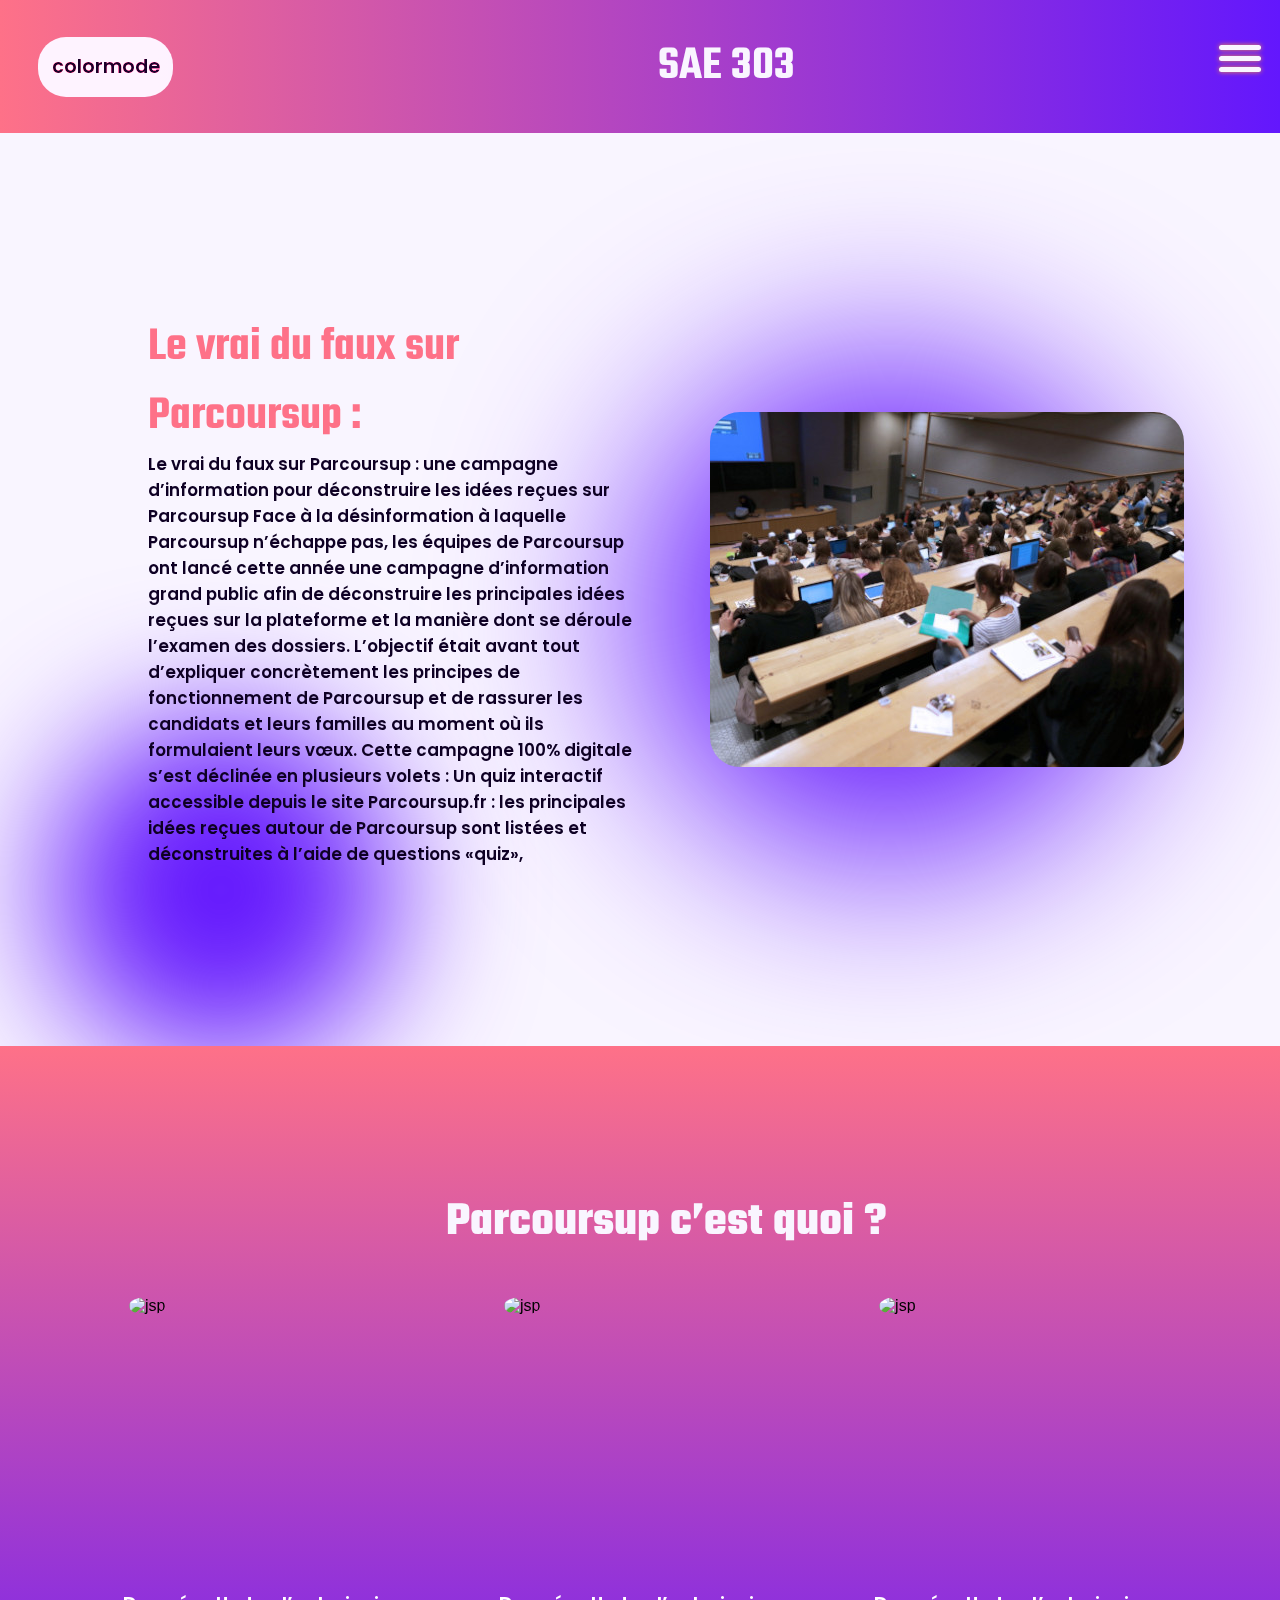
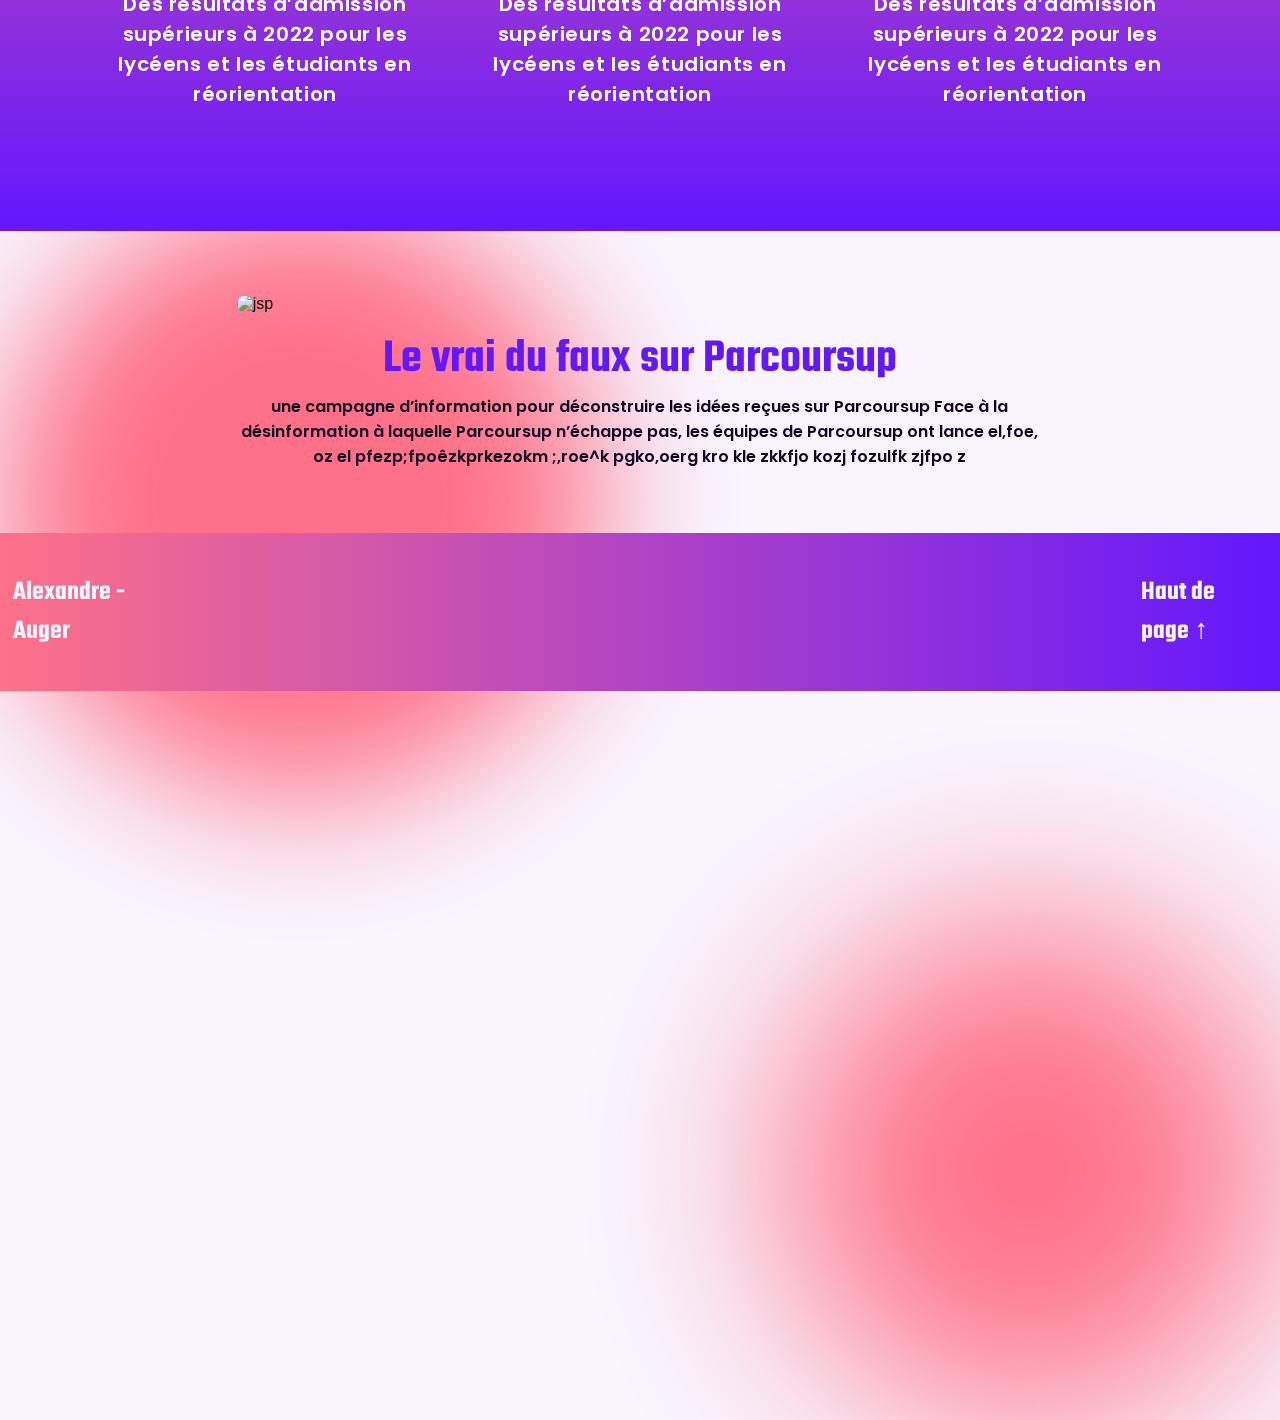
==== commit 8ac0b2a7: "stat" ====
--- a/index.html
+++ b/index.html
@@ -75,6 +75,7 @@
             <div class="row">
                 <div class="pres">
                     <div class="ellipse">
+                        <img class="cercle" src="/sae_303/img/fatigue.jpeg" alt="jsp"/>
                     </div>
                         <h3>
                             Des résultats d’admission supérieurs à 2022 pour les lycéens et
@@ -84,6 +85,7 @@
 
                 <div class="pres">
                     <div class="ellipse">
+                        <img class="cercle" src="/sae_303/img/ensemble.jpg" alt="jsp"/>
                     </div>
                         <h3>
                             Des résultats d’admission supérieurs à 2022 pour les lycéens et
@@ -93,6 +95,7 @@
 
                 <div class="pres">
                     <div class="ellipse">
+                        <img class="cercle" src="/sae_303/img/studi.jpeg" alt="jsp"/>
                     </div>
                         <h3>
                             Des résultats d’admission supérieurs à 2022 pour les lycéens et
--- a/css/style.css
+++ b/css/style.css
@@ -129,8 +129,8 @@
   background: var(--text);
 }
 .button_container span {
+  box-shadow: 0px 0px 5px 0px var(--accent);
   background: var(--background);
-  border: none;
   height: 5px;
   width: 120%;
   border-radius: 10px;
@@ -139,6 +139,7 @@
   left: 0;
   transition: all .35s ease;
   cursor: pointer;
+  
 }
 .button_container span:nth-of-type(2) {
   top: 11px;
@@ -329,12 +330,16 @@
 }
 
 .ellipse {
-  width: 309px;
-  height: 309px;
-  border-radius: 309px;
-  background: #d9d9d9;
-}
-
+  width: 17em;
+  height: 17em;
+}
+
+.cercle {
+  width: 100%;
+  height: 100%;
+  border-radius: 100%;
+  object-fit: cover;
+}
 
 .row {
   width: 100%;
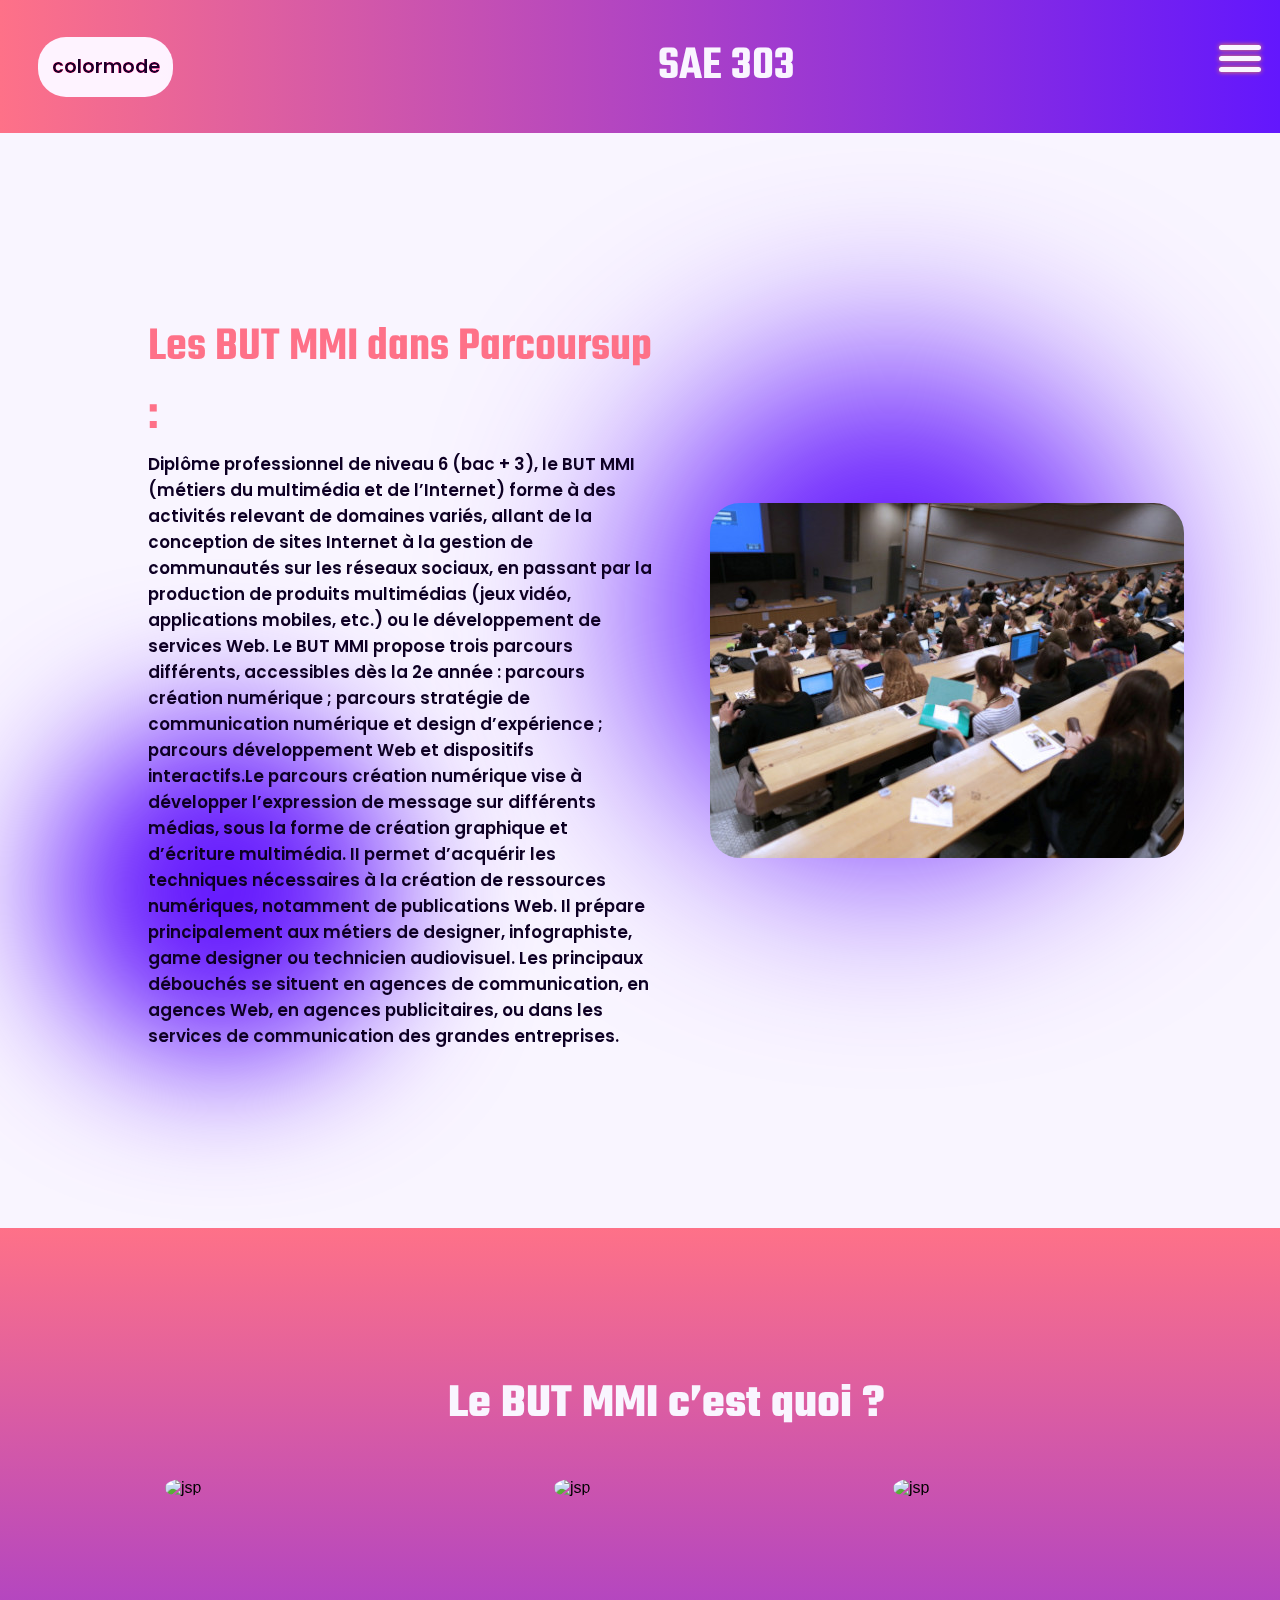
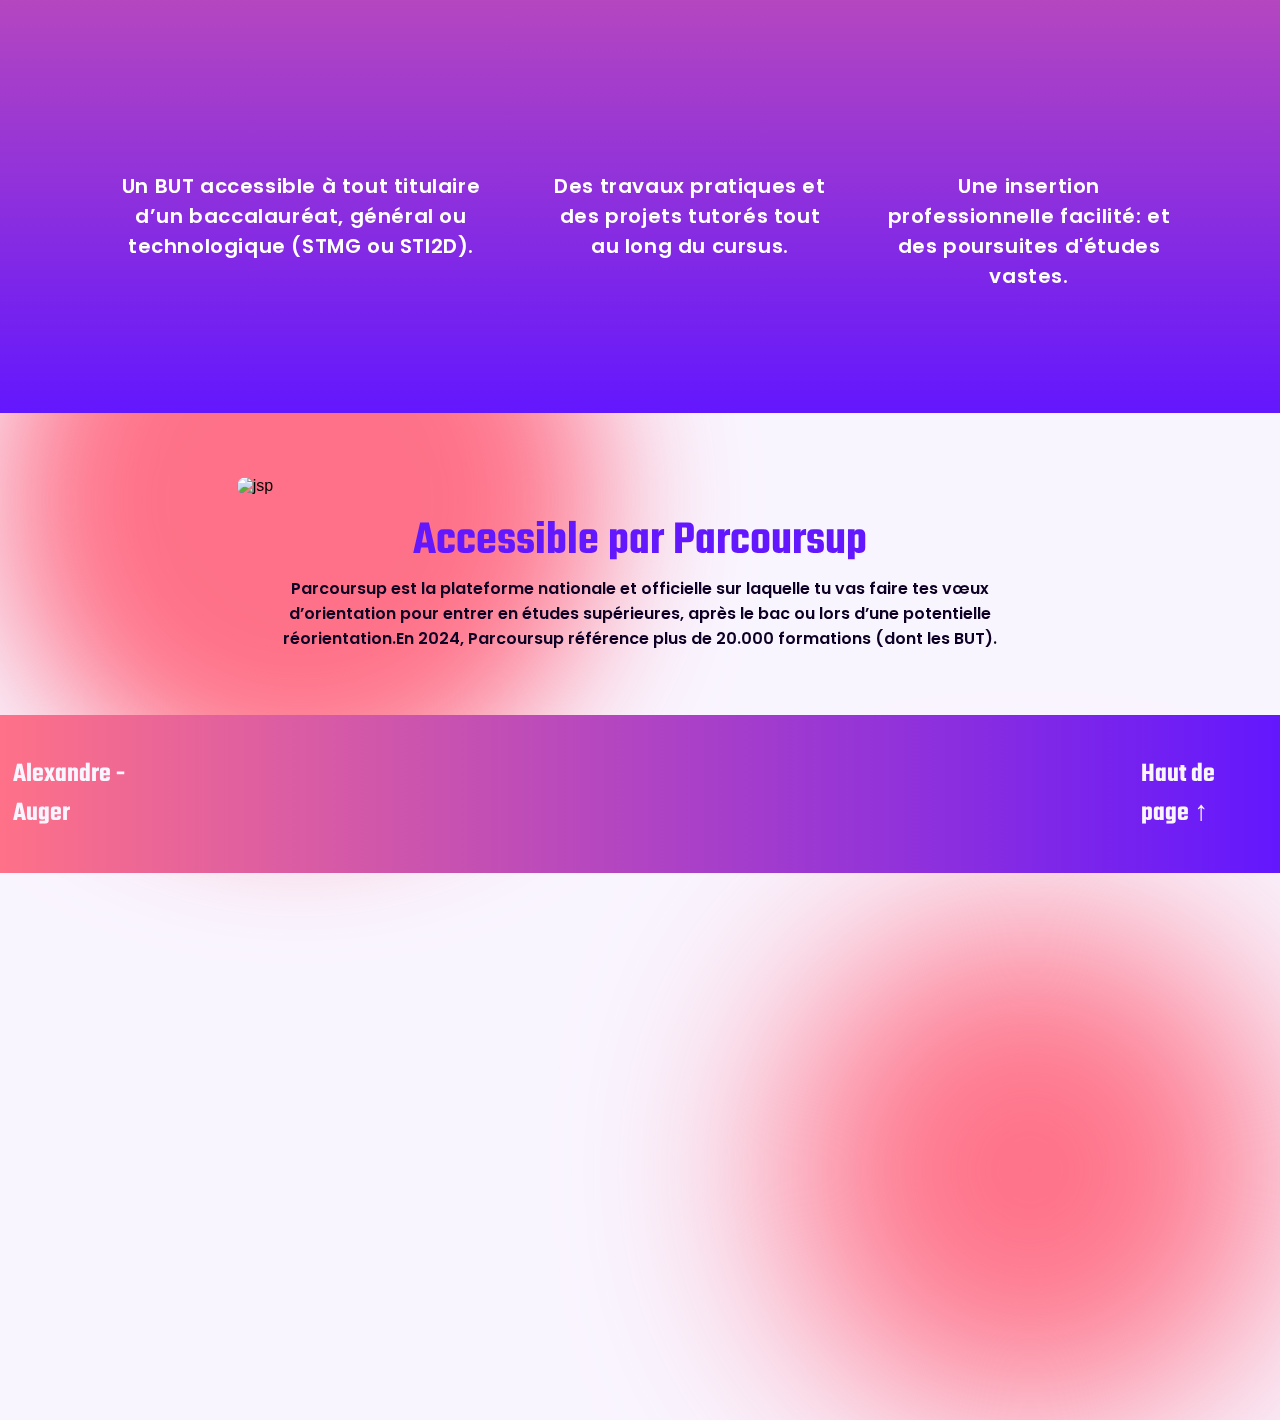
==== commit 8714b214: "1erjour" ====
--- a/index.html
+++ b/index.html
@@ -1,137 +1,136 @@
 <!DOCTYPE html>
 <html lang="en">
-<head>
+  <head>
     <meta charset="UTF-8" />
     <meta name="viewport" content="width=device-width, initial-scale=1" />
     <link rel="stylesheet" href="./css/style.css" />
-    <link rel="shortcut icon" href="img/favicon.ico" type="icon">
+    <link rel="shortcut icon" href="img/favicon.ico" type="icon" />
     <title>SAE_303</title>
     <style>
-        body {
-            visibility: hidden;
-            opacity: 0;
-        }
+      body {
+        visibility: hidden;
+        opacity: 0;
+      }
     </style>
-</head>
-    <body>
-        
-<!--header-->
+  </head>
+  <body>
+    <!--header-->
 
-<header>
-    <div id="head">
+    <header>
+      <div id="head">
         <button id="mode">colormode</button>
         <h1>SAE 303</h1>
         <div class="button_container" id="toggle">
-            <span class="top"></span>
-            <span class="middle"></span>
-            <span class="bottom"></span>
+          <span class="top"></span>
+          <span class="middle"></span>
+          <span class="bottom"></span>
         </div>
 
         <div class="overlay" id="overlay">
-            <nav class="overlay-menu">
-                <ul>
-                    <li><a href="#">Home</a></li>
-                    <li><a href="#">About</a></li>
-                    <li><a href="#">Work</a></li>
-                    <li><a href="#">Contact</a></li>
-                </ul>
-            </nav>
+          <nav class="overlay-menu">
+            <ul>
+              <li><a href="admissions.html">Admissions par filière</a></li>
+              <li><a href="#">Hommes ou Femmes ?</a></li>
+              <li><a href="#">d'où viennent-ils</a></li>
+              <li><a href="#">Pourquoi ?</a></li>
+            </ul>
+          </nav>
         </div>
+      </div>
+    </header>
+
+    <!--première partie-->
+
+    <div class="container">
+      <div class="section_1">
+        <h2>Les BUT MMI dans Parcoursup :</h2>
+        <p>
+          Diplôme professionnel de niveau 6 (bac + 3), le BUT MMI (métiers du
+          multimédia et de l’Internet) forme à des activités relevant de
+          domaines variés, allant de la conception de sites Internet à la
+          gestion de communautés sur les réseaux sociaux, en passant par la
+          production de produits multimédias (jeux vidéo, applications mobiles,
+          etc.) ou le développement de services Web. Le BUT MMI propose trois
+          parcours différents, accessibles dès la 2e année : parcours création
+          numérique ; parcours stratégie de communication numérique et design
+          d’expérience ; parcours développement Web et dispositifs
+          interactifs.Le parcours création numérique vise à développer
+          l’expression de message sur différents médias, sous la forme de
+          création graphique et d’écriture multimédia. II permet d’acquérir les
+          techniques nécessaires à la création de ressources numériques,
+          notamment de publications Web. Il prépare principalement aux métiers
+          de designer, infographiste, game designer ou technicien audiovisuel.
+          Les principaux débouchés se situent en agences de communication, en
+          agences Web, en agences publicitaires, ou dans les services de
+          communication des grandes entreprises.
+        </p>
+      </div>
+      <img class="img1" src="./img/OIP.jpg" alt="jsp" />
     </div>
-</header>
 
-<!--première partie-->
+    <!--deuxième partie-->
 
-<div class="container">
-        <div class="section_1">
-            <h2>Le vrai du faux sur Parcoursup :</h2>
-            <p>
-                Le vrai du faux sur Parcoursup : une campagne d’information pour
-                déconstruire les idées reçues sur Parcoursup Face à la désinformation
-                à laquelle Parcoursup n’échappe pas, les équipes de Parcoursup ont
-                lancé cette année une campagne d’information grand public afin de
-                déconstruire les principales idées reçues sur la plateforme et la
-                manière dont se déroule l’examen des dossiers. L’objectif était avant
-                tout d’expliquer concrètement les principes de fonctionnement de
-                Parcoursup et de rassurer les candidats et leurs familles au moment où
-                ils formulaient leurs vœux. Cette campagne 100% digitale s’est
-                déclinée en plusieurs volets : Un quiz interactif accessible depuis le
-                site Parcoursup.fr : les principales idées reçues autour de Parcoursup
-                sont listées et déconstruites à l’aide de questions «quiz»,
-            </p> 
-        </div>
-        <img class="img1" src="./img/OIP.jpg" alt="jsp" />
-</div>
-
-<!--deuxième partie-->
-
-<div class="blurball1"></div>
-<div class="blurball2"></div>
+    <div class="blurball1"></div>
+    <div class="blurball2"></div>
 
     <div class="section_2">
-        <div class="title">
-            <h2>Parcoursup c’est quoi ?</h2>
+      <div class="title">
+        <h2>Le BUT MMI c’est quoi ?</h2>
+      </div>
+      <div class="row">
+        <div class="pres">
+          <div class="ellipse">
+            <img class="cercle" src="/sae_303/img/fatigue.jpeg" alt="jsp" />
+          </div>
+          <h3>
+            Un BUT accessible à tout titulaire d’un baccalauréat, général ou
+            technologique (STMG ou STI2D).
+          </h3>
         </div>
-            <div class="row">
-                <div class="pres">
-                    <div class="ellipse">
-                        <img class="cercle" src="/sae_303/img/fatigue.jpeg" alt="jsp"/>
-                    </div>
-                        <h3>
-                            Des résultats d’admission supérieurs à 2022 pour les lycéens et
-                            les étudiants en réorientation
-                        </h3>
-                </div>
 
-                <div class="pres">
-                    <div class="ellipse">
-                        <img class="cercle" src="/sae_303/img/ensemble.jpg" alt="jsp"/>
-                    </div>
-                        <h3>
-                            Des résultats d’admission supérieurs à 2022 pour les lycéens et
-                            les étudiants en réorientation
-                        </h3>
-                </div>
+        <div class="pres">
+          <div class="ellipse">
+            <img class="cercle" src="/sae_303/img/ensemble.jpg" alt="jsp" />
+          </div>
+          <h3>
+            Des travaux pratiques et des projets tutorés tout au long du cursus.
+          </h3>
+        </div>
 
-                <div class="pres">
-                    <div class="ellipse">
-                        <img class="cercle" src="/sae_303/img/studi.jpeg" alt="jsp"/>
-                    </div>
-                        <h3>
-                            Des résultats d’admission supérieurs à 2022 pour les lycéens et
-                            les étudiants en réorientation
-                        </h3>
-                </div>
-            </div>
+        <div class="pres">
+          <div class="ellipse">
+            <img class="cercle" src="/sae_303/img/studi.jpeg" alt="jsp" />
+          </div>
+          <h3>
+            Une insertion professionnelle facilité: et des poursuites d'études
+            vastes.
+          </h3>
+        </div>
+      </div>
     </div>
 
+    <!--troisième partie-->
 
+    <div class="blurball3"></div>
+    <div class="blurball4"></div>
 
-<!--troisième partie-->
+    <div class="section_3">
+      <img src="/sae_303/img/ecole-esp.jpg" alt="jsp" />
 
-<div class="blurball3"></div>
-<div class="blurball4"></div>
+      <h2>Accessible par Parcoursup</h2>
+      <p>
+        Parcoursup est la plateforme nationale et officielle sur laquelle tu vas
+        faire tes vœux d’orientation pour entrer en études supérieures, après le
+        bac ou lors d’une potentielle réorientation.En 2024, Parcoursup
+        référence plus de 20.000 formations (dont les BUT).
+      </p>
+    </div>
 
-<div class="section_3">
+    <footer>
+      <h3>Alexandre - Auger</h3>
+      <a href="#"><h3>Haut de page ↑</h3></a>
+    </footer>
 
-            <img src="/sae_303/img/ecole-esp.jpg" alt="jsp"/>
-
-            <h2>Le vrai du faux sur Parcoursup</h2>
-            <p>
-                une campagne d’information pour déconstruire les idées reçues sur
-                Parcoursup Face à la désinformation à laquelle Parcoursup n’échappe
-                pas, les équipes de Parcoursup ont lance el,foe, oz el
-                pfezp;fpoêzkprkezokm ;,roe^k pgko,oerg kro kle zkkfjo kozj fozulfk
-                zjfpo z
-            </p>
-</div>
-
-
-<footer>
-    <h3>Alexandre - Auger</h3>
-    <a href="#"><h3>Haut de page ↑</h3></a>
-</footer>
-
-        <script src="./js/script.js"></script>
-    </body>
+    <script src="./js/script.js"></script>
+  </body>
 </html>
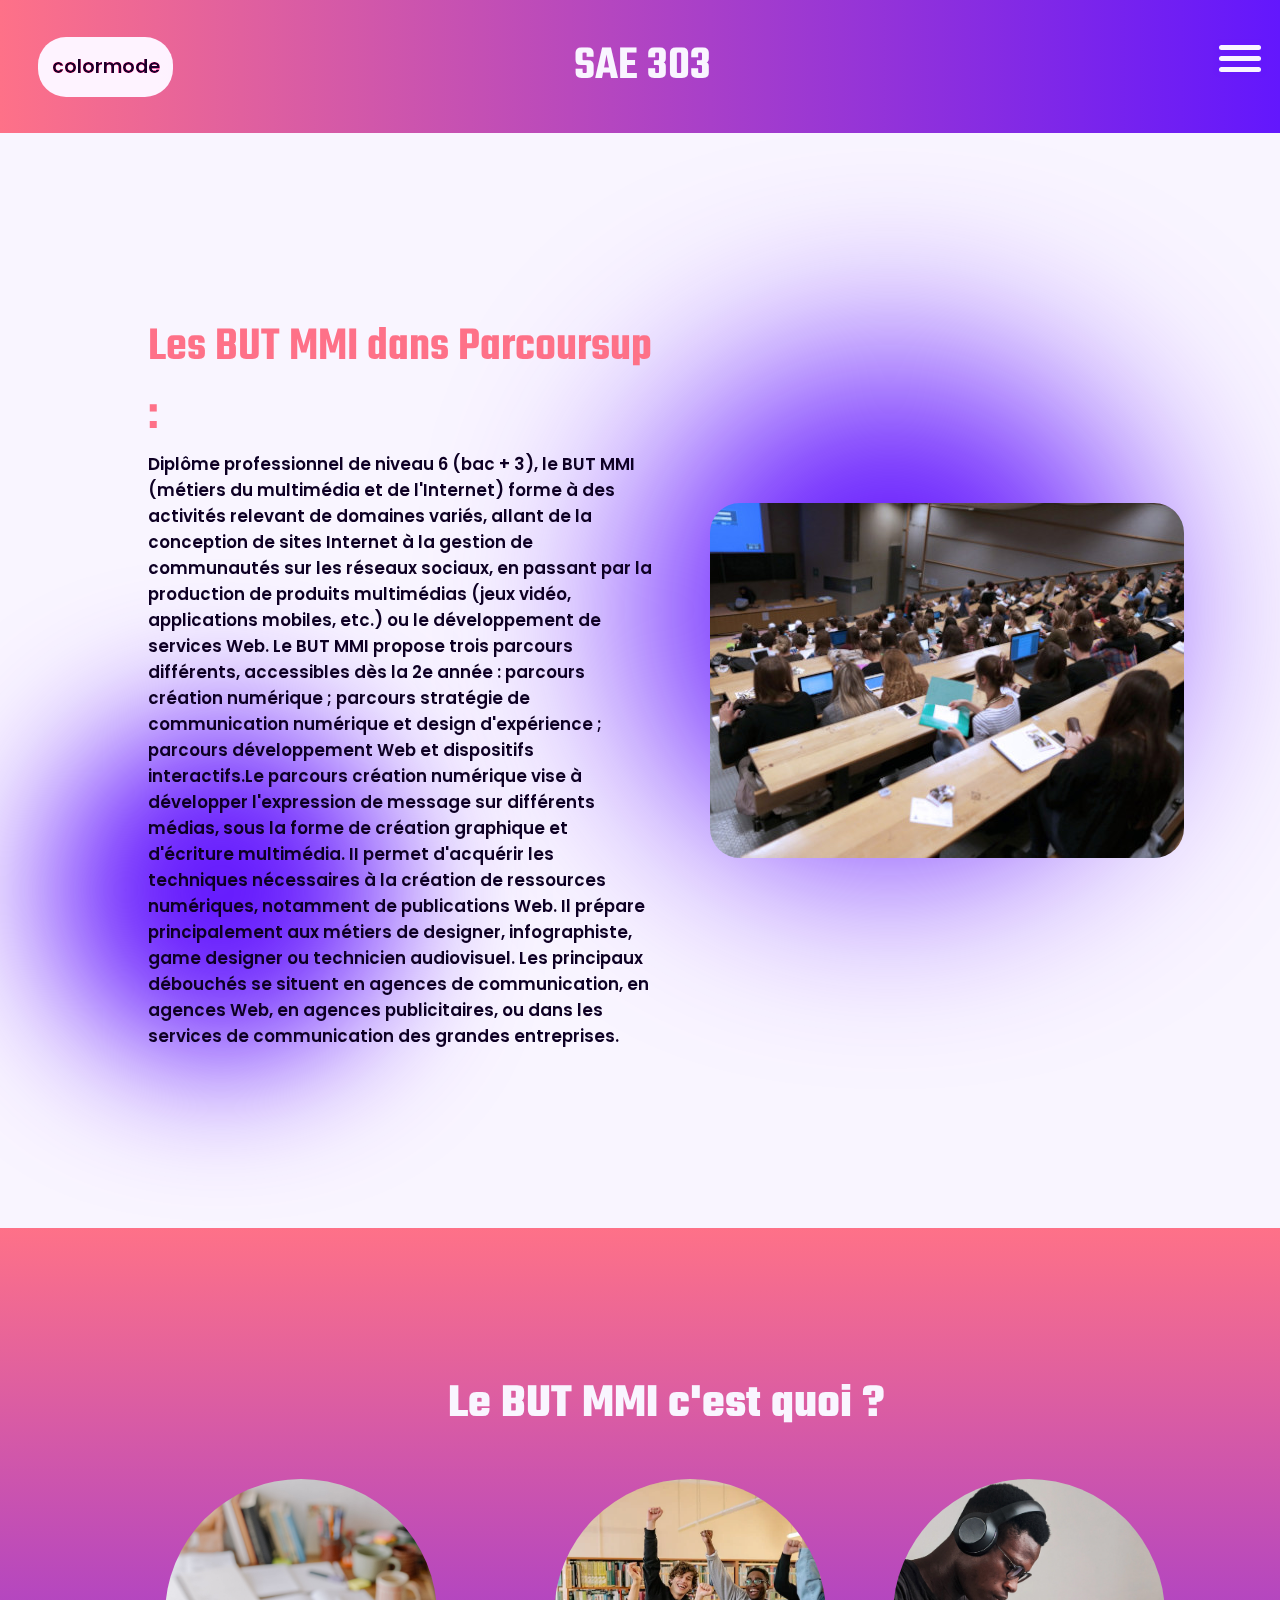
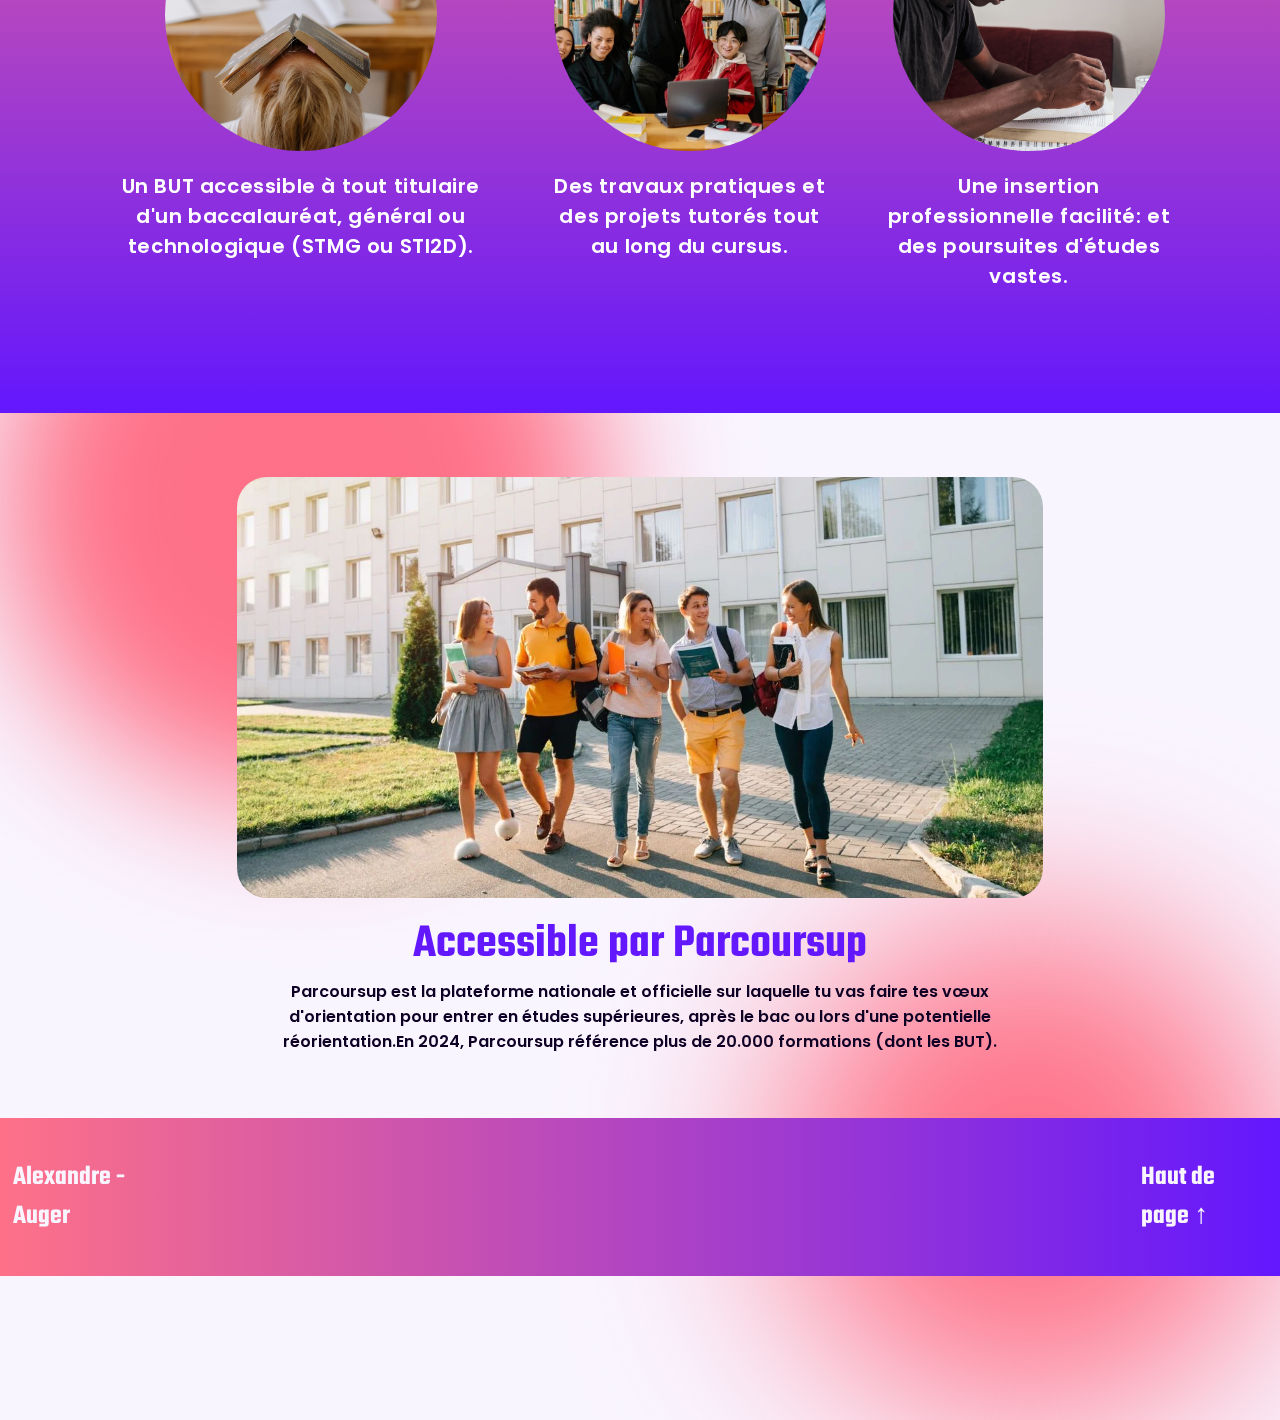
==== commit 4f108292: "graphic" ====
--- a/index.html
+++ b/index.html
@@ -30,8 +30,8 @@
           <nav class="overlay-menu">
             <ul>
               <li><a href="admissions.html">Admissions par filière</a></li>
-              <li><a href="#">Hommes ou Femmes ?</a></li>
-              <li><a href="#">d'où viennent-ils</a></li>
+              <li><a href="femme.html">Hommes ou Femmes ?</a></li>
+              <li><a href="mention.html">Faut-il une mention ?</a></li>
               <li><a href="#">Pourquoi ?</a></li>
             </ul>
           </nav>
@@ -46,17 +46,17 @@
         <h2>Les BUT MMI dans Parcoursup :</h2>
         <p>
           Diplôme professionnel de niveau 6 (bac + 3), le BUT MMI (métiers du
-          multimédia et de l’Internet) forme à des activités relevant de
+          multimédia et de l'Internet) forme à des activités relevant de
           domaines variés, allant de la conception de sites Internet à la
           gestion de communautés sur les réseaux sociaux, en passant par la
           production de produits multimédias (jeux vidéo, applications mobiles,
           etc.) ou le développement de services Web. Le BUT MMI propose trois
           parcours différents, accessibles dès la 2e année : parcours création
           numérique ; parcours stratégie de communication numérique et design
-          d’expérience ; parcours développement Web et dispositifs
+          d'expérience ; parcours développement Web et dispositifs
           interactifs.Le parcours création numérique vise à développer
-          l’expression de message sur différents médias, sous la forme de
-          création graphique et d’écriture multimédia. II permet d’acquérir les
+          l'expression de message sur différents médias, sous la forme de
+          création graphique et d'écriture multimédia. II permet d'acquérir les
           techniques nécessaires à la création de ressources numériques,
           notamment de publications Web. Il prépare principalement aux métiers
           de designer, infographiste, game designer ou technicien audiovisuel.
@@ -75,22 +75,22 @@
 
     <div class="section_2">
       <div class="title">
-        <h2>Le BUT MMI c’est quoi ?</h2>
+        <h2>Le BUT MMI c'est quoi ?</h2>
       </div>
       <div class="row">
         <div class="pres">
           <div class="ellipse">
-            <img class="cercle" src="/sae_303/img/fatigue.jpeg" alt="jsp" />
+            <img class="cercle" src="./img/fatigue.jpeg" alt="jsp" />
           </div>
           <h3>
-            Un BUT accessible à tout titulaire d’un baccalauréat, général ou
+            Un BUT accessible à tout titulaire d'un baccalauréat, général ou
             technologique (STMG ou STI2D).
           </h3>
         </div>
 
         <div class="pres">
           <div class="ellipse">
-            <img class="cercle" src="/sae_303/img/ensemble.jpg" alt="jsp" />
+            <img class="cercle" src="./img/ensemble.jpg" alt="jsp" />
           </div>
           <h3>
             Des travaux pratiques et des projets tutorés tout au long du cursus.
@@ -99,7 +99,7 @@
 
         <div class="pres">
           <div class="ellipse">
-            <img class="cercle" src="/sae_303/img/studi.jpeg" alt="jsp" />
+            <img class="cercle" src="./img/studi.jpeg" alt="jsp" />
           </div>
           <h3>
             Une insertion professionnelle facilité: et des poursuites d'études
@@ -115,13 +115,13 @@
     <div class="blurball4"></div>
 
     <div class="section_3">
-      <img src="/sae_303/img/ecole-esp.jpg" alt="jsp" />
+      <img src="./img/ecole-esp.jpg" alt="jsp" />
 
       <h2>Accessible par Parcoursup</h2>
       <p>
         Parcoursup est la plateforme nationale et officielle sur laquelle tu vas
-        faire tes vœux d’orientation pour entrer en études supérieures, après le
-        bac ou lors d’une potentielle réorientation.En 2024, Parcoursup
+        faire tes vœux d'orientation pour entrer en études supérieures, après le
+        bac ou lors d'une potentielle réorientation.En 2024, Parcoursup
         référence plus de 20.000 formations (dont les BUT).
       </p>
     </div>
--- a/css/style.css
+++ b/css/style.css
@@ -1,7 +1,14 @@
 /*import et root+html*/
-
 @import url("https://fonts.googleapis.com/css2?family=Josefin+Sans&family=Karla:wght@800&family=Poppins:ital,wght@0,100;0,200;0,300;0,400;0,500;0,600;0,700;0,800;0,900;1,100;1,200;1,300;1,400;1,500;1,600;1,700;1,800;1,900&family=Raleway:wght@600&display=swap");
 @import url("https://fonts.googleapis.com/css2?family=Teko:wght@300;400;500;600;700&display=swap");
+
+@media screen and (max-width: 800px) {
+  * {
+    flex-wrap: wrap;
+    flex-direction: column;
+    margin: 0;
+  }
+}
 
 @keyframes moveInLeft {
   0% {
@@ -17,7 +24,14 @@
   }
 }
 
+:root::-webkit-scrollbar {
+  display: none;
+}
+
 :root {
+  scrollbar-width: none;
+  -ms-overflow-style: none;
+
   --text: #0e0024;
   --background: #f9f5ff;
   --primary: #6317fd;
@@ -27,14 +41,14 @@
   --gradient_v: linear-gradient(180deg, #fe7188 0%, #6317fd 100%);
 }
 
-:root[data-theme="dark"]{
-  --text: #ffe3e1;
-  --background: #1e0100;
-  --primary: #fd6868;
-  --secondary: #a77f02;
-  --accent: #edfd1d;
-  --gradient_h: linear-gradient(270deg, #edfd1d 0%, #fd6868 100%);
-  --gradient_v: linear-gradient(180deg, #fd6868 0%, #edfd1d 100%);
+:root[data-theme="dark"] {
+  --text: #e6eefe;
+  --background: #020c26;
+  --primary: #7aa0f7;
+  --secondary: #a5096e;
+  --accent: #f33444;
+  --gradient_h: linear-gradient(270deg, #7aa0f7 0%, #a5096e 100%);
+  --gradient_v: linear-gradient(180deg, #a5096e 0%, #7aa0f7 100%);
 }
 
 html {
@@ -43,7 +57,8 @@
   background-color: var(--background);
 }
 
-html, body {
+html,
+body {
   margin: 0;
   padding: 0;
   width: 100%;
@@ -52,13 +67,12 @@
 
 /*header */
 
-
 header {
   width: 100%;
   background-image: var(--gradient_h);
 }
 
-#head{
+#head {
   display: flex;
   flex-direction: row;
   align-items: center;
@@ -75,6 +89,7 @@
   font-style: normal;
   font-weight: 600;
   line-height: normal;
+  margin-right: 3.5em;
 }
 
 header button {
@@ -87,7 +102,7 @@
   background: var(--background);
   color: var(--text);
   margin-left: 2em;
-  mix-blend-mode:hard-light;
+  mix-blend-mode: hard-light;
 
   text-align: center;
   font-family: Poppins;
@@ -103,6 +118,7 @@
   transition: ease-in-out 0.3s;
 }
 
+/*menu*/
 .button_container {
   position: fixed;
   top: 5%;
@@ -111,10 +127,10 @@
   width: 35px;
   cursor: pointer;
   z-index: 100;
-  transition: opacity .25s ease;
+  transition: opacity 0.25s ease;
 }
 .button_container:hover {
-  opacity: .7;
+  opacity: 0.7;
 }
 .button_container.active .top {
   transform: translateY(11px) translateX(0) rotate(45deg);
@@ -129,7 +145,7 @@
   background: var(--text);
 }
 .button_container span {
-  box-shadow: 0px 0px 5px 0px var(--accent);
+  box-shadow: 0px 0px 5px 0px var(--primary);
   background: var(--background);
   height: 5px;
   width: 120%;
@@ -137,9 +153,8 @@
   position: absolute;
   top: 0;
   left: 0;
-  transition: all .35s ease;
+  transition: all 0.35s ease;
   cursor: pointer;
-  
 }
 .button_container span:nth-of-type(2) {
   top: 11px;
@@ -157,26 +172,26 @@
   height: 0%;
   opacity: 0;
   visibility: hidden;
-  transition: opacity .35s, visibility .35s, height .35s;
+  transition: opacity 0.35s, visibility 0.35s, height 0.35s;
   overflow: hidden;
 }
 .overlay.open {
-  opacity: .9;
+  opacity: 0.9;
   visibility: visible;
   height: 100%;
 }
 .overlay.open li {
-  animation: fadeInRight .5s ease forwards;
-  animation-delay: .35s;
+  animation: fadeInRight 0.5s ease forwards;
+  animation-delay: 0.35s;
 }
 .overlay.open li:nth-of-type(2) {
-  animation-delay: .4s;
+  animation-delay: 0.4s;
 }
 .overlay.open li:nth-of-type(3) {
-  animation-delay: .45s;
+  animation-delay: 0.45s;
 }
 .overlay.open li:nth-of-type(4) {
-  animation-delay: .50s;
+  animation-delay: 0.5s;
 }
 .overlay nav {
   position: relative;
@@ -184,7 +199,7 @@
   top: 50%;
   transform: translateY(-50%);
   font-size: 50px;
-  font-family: 'Poppins',sans-serif;
+  font-family: "Poppins", sans-serif;
   font-weight: 400;
   text-align: center;
 }
@@ -211,11 +226,19 @@
   text-decoration: none;
   overflow: hidden;
 }
-.overlay ul li a:hover:after, .overlay ul li a:focus:after, .overlay ul li a:active:after {
-  width: 100%; 
-}
+.overlay ul li a:hover:after,
+.overlay ul li a:focus:after,
+.overlay ul li a:active:after {
+  width: 100%;
+}
+
+.overlay ul li a:hover {
+  scale: 1.1;
+  transition: ease-in-out 0.2s;
+}
+
 .overlay ul li a:after {
-  content: '';
+  content: "";
   position: absolute;
   bottom: 0;
   left: 50%;
@@ -223,7 +246,7 @@
   transform: translateX(-50%);
   height: 3px;
   background: var(--background);
-  transition: .35s;
+  transition: 0.35s;
 }
 
 @keyframes fadeInRight {
@@ -239,16 +262,17 @@
 
 /*première partie*/
 
-.container{
+.container {
   display: flex;
   flex-direction: row;
   align-items: center;
   justify-content: space-around;
-  padding:5%;
+  padding: 5%;
+  flex-wrap: nowrap;
 }
 
 .section_1 {
-  display:flex;
+  display: flex;
   flex-direction: column;
   color: var(--text);
   font-family: Poppins;
@@ -266,7 +290,6 @@
   line-height: normal;
   letter-spacing: 2%;
   margin: 0 0 0 5%;
-
 }
 
 .section_1 p {
@@ -279,7 +302,6 @@
   letter-spacing: 2%;
   margin: 0 0 0 5%;
 }
-
 
 .img1 {
   width: 85%;
@@ -297,7 +319,7 @@
   justify-content: space-around;
   background-image: var(--gradient_v);
   padding: 8%;
-  
+  flex-wrap: nowrap;
 }
 
 .title {
@@ -344,21 +366,24 @@
 .row {
   width: 100%;
   height: 100%;
-  display:flex;
+  display: flex;
   flex-direction: row;
   align-items: flex-start;
   gap: 50px;
 }
 
+/*troisième partie*/
+
 .section_3 {
   display: flex;
   flex-direction: column;
   align-items: center;
   justify-content: space-around;
-  padding:5%
-}
-
-.section_3 h2{
+  padding: 5%;
+  flex-wrap: nowrap;
+}
+
+.section_3 h2 {
   color: var(--primary);
   font-family: Teko;
   font-size: 3em;
@@ -399,9 +424,9 @@
 }
 
 footer h3 {
-color: var(--background);
-font-family: Teko;
-font-size: 1.7em;
+  color: var(--background);
+  font-family: Teko;
+  font-size: 1.7em;
   font-style: normal;
   font-weight: 600;
   line-height: normal;
@@ -409,70 +434,62 @@
 }
 
 footer a:hover {
-scale: 1.1;
-transition: ease-in-out 0.3s;
-  }
-
-a{
+  scale: 1.1;
+  transition: ease-in-out 0.3s;
+}
+
+a {
   text-decoration: none;
 }
 
-.blurball1{
-
-  position: absolute;
-  left:4%;
+.blurball1 {
+  position: absolute;
+  left: 4%;
   z-index: -1;
-  top:80%;
+  top: 80%;
   width: 340px;
   height: 340px;
   border-radius: 394px;
   overflow: hidden;
   background: var(--primary);
   filter: blur(70px);
-
-}
-
-.blurball2{
-
-  position: absolute;
-  left:50%;
+}
+
+.blurball2 {
+  position: absolute;
+  left: 50%;
   z-index: -1;
-  top:40%;
+  top: 40%;
   width: 500px;
   height: 500px;
   border-radius: 500px;
   overflow: hidden;
   background: var(--primary);
   filter: blur(100px);
-
-}
-
-.blurball3{
-
-  position: absolute;
-  left:0;
+}
+
+.blurball3 {
+  position: absolute;
+  left: 0;
   z-index: -1;
-  top:200%;
+  top: 200%;
   width: 600px;
-  height:600px;
+  height: 600px;
   border-radius: 600px;
   overflow: hidden;
   background: var(--secondary);
   filter: blur(70px);
-
-}
-
-.blurball4{
-  position: absolute;
-  right:0;
+}
+
+.blurball4 {
+  position: absolute;
+  right: 0;
   z-index: -1;
-  top:280%;
+  top: 280%;
   width: 500px;
   height: 500px;
   border-radius: 500px;
   overflow: hidden;
   background: var(--secondary);
   filter: blur(100px);
-
-}
-
+}
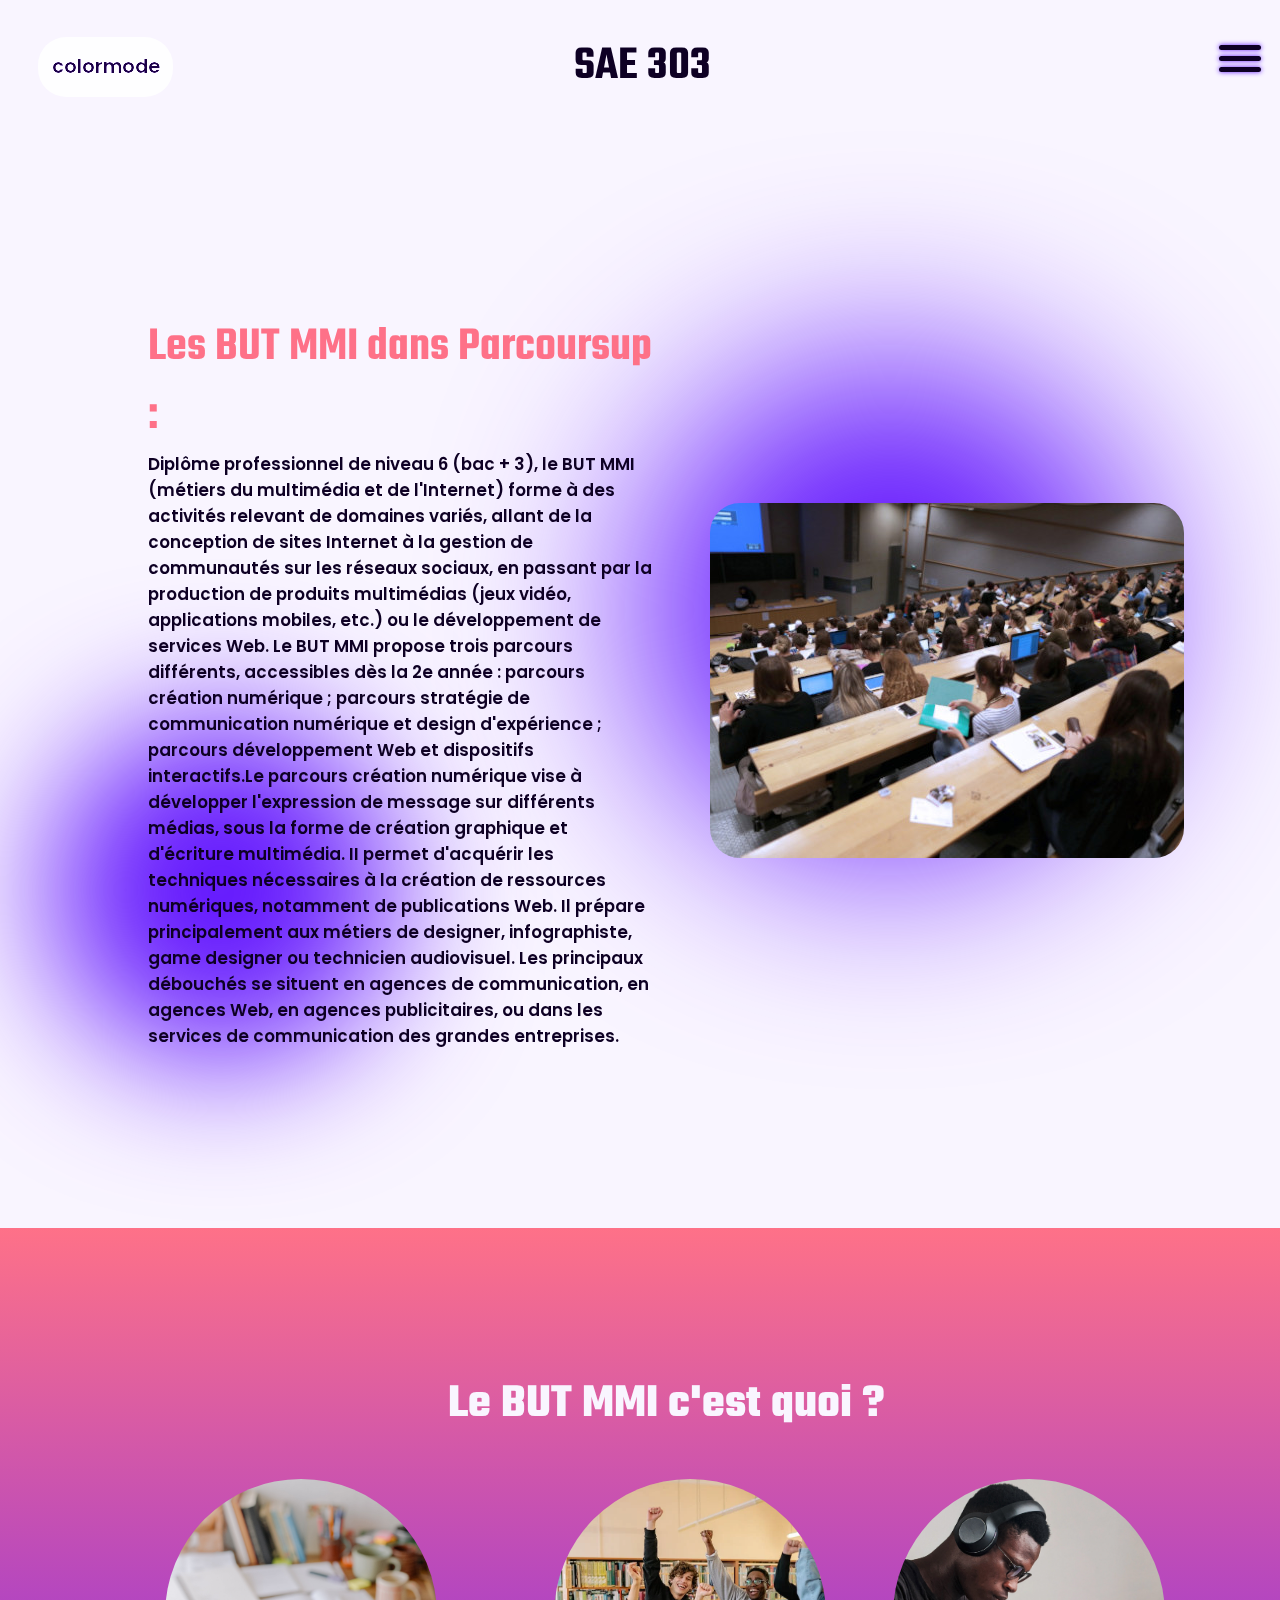
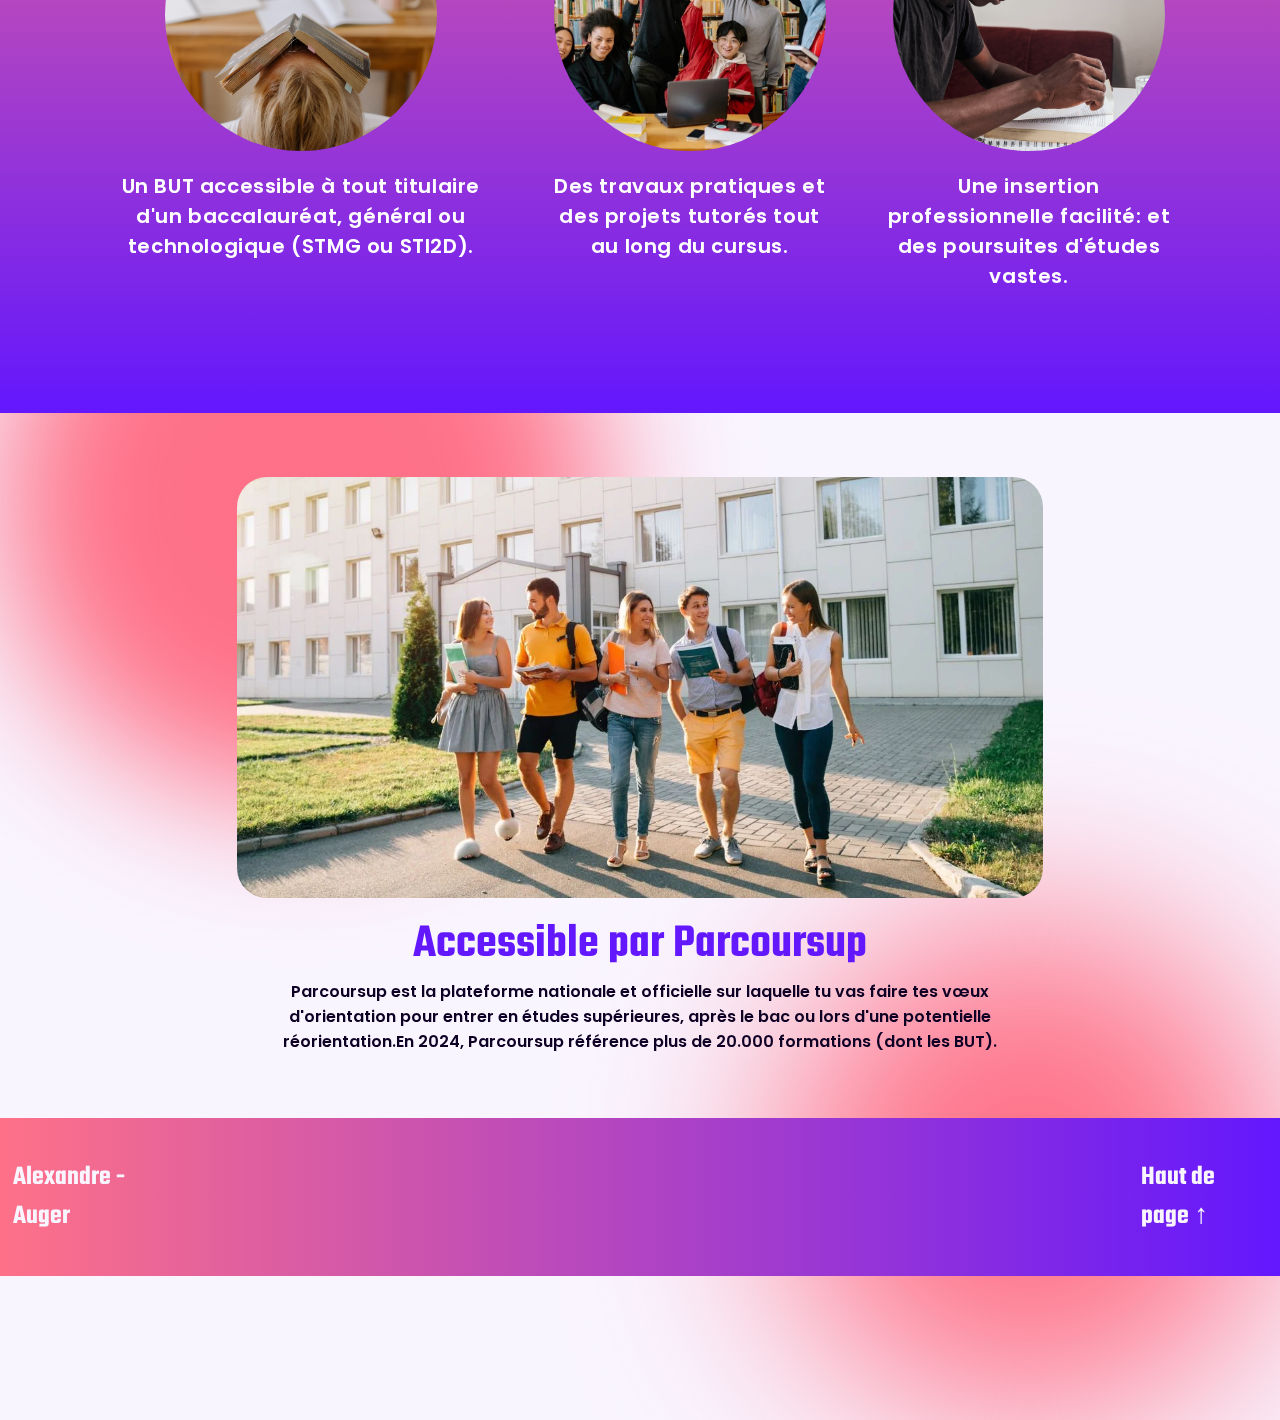
==== commit bb0751a6: "full" ====
--- a/index.html
+++ b/index.html
@@ -32,7 +32,7 @@
               <li><a href="admissions.html">Admissions par filière</a></li>
               <li><a href="femme.html">Hommes ou Femmes ?</a></li>
               <li><a href="mention.html">Faut-il une mention ?</a></li>
-              <li><a href="#">Pourquoi ?</a></li>
+              <li><a href="enviro.html">Ecosysteme de travail</a></li>
             </ul>
           </nav>
         </div>
--- a/css/style.css
+++ b/css/style.css
@@ -2,13 +2,52 @@
 @import url("https://fonts.googleapis.com/css2?family=Josefin+Sans&family=Karla:wght@800&family=Poppins:ital,wght@0,100;0,200;0,300;0,400;0,500;0,600;0,700;0,800;0,900;1,100;1,200;1,300;1,400;1,500;1,600;1,700;1,800;1,900&family=Raleway:wght@600&display=swap");
 @import url("https://fonts.googleapis.com/css2?family=Teko:wght@300;400;500;600;700&display=swap");
 
-@media screen and (max-width: 800px) {
+@media screen and (max-width: 1023px) {
   * {
     flex-wrap: wrap;
     flex-direction: column;
     margin: 0;
-  }
-}
+height: auto;
+text-align: center;
+  }
+
+  .container{
+    flex-direction: column-reverse;
+  }
+
+  .section_1 p{
+        width: 85%;
+  }
+
+  .button_container{
+    top:3.5%;
+  }
+  }
+
+  @media screen and (max-width:767px) {
+    * {
+      flex-wrap: wrap;
+      flex-direction: column;
+      margin: 0;
+  height: auto;
+  text-align: center;
+    }
+  
+    .container{
+      flex-direction: column;
+    }
+  
+    .section_1{
+      flex-direction: row;
+    }
+  
+    .button_container{
+      top:3.5%;
+    }
+    }
+  
+
+
 
 @keyframes moveInLeft {
   0% {
@@ -69,7 +108,7 @@
 
 header {
   width: 100%;
-  background-image: var(--gradient_h);
+  background-image: var(--background);
 }
 
 #head {
@@ -82,7 +121,7 @@
 header h1 {
   width: 100%;
   height: 100%;
-  color: var(--background);
+  color: var(--text);
   text-align: center;
   font-family: "Teko", sans-serif;
   font-size: 3em;
@@ -146,7 +185,7 @@
 }
 .button_container span {
   box-shadow: 0px 0px 5px 0px var(--primary);
-  background: var(--background);
+  background: var(--text);
   height: 5px;
   width: 120%;
   border-radius: 10px;
